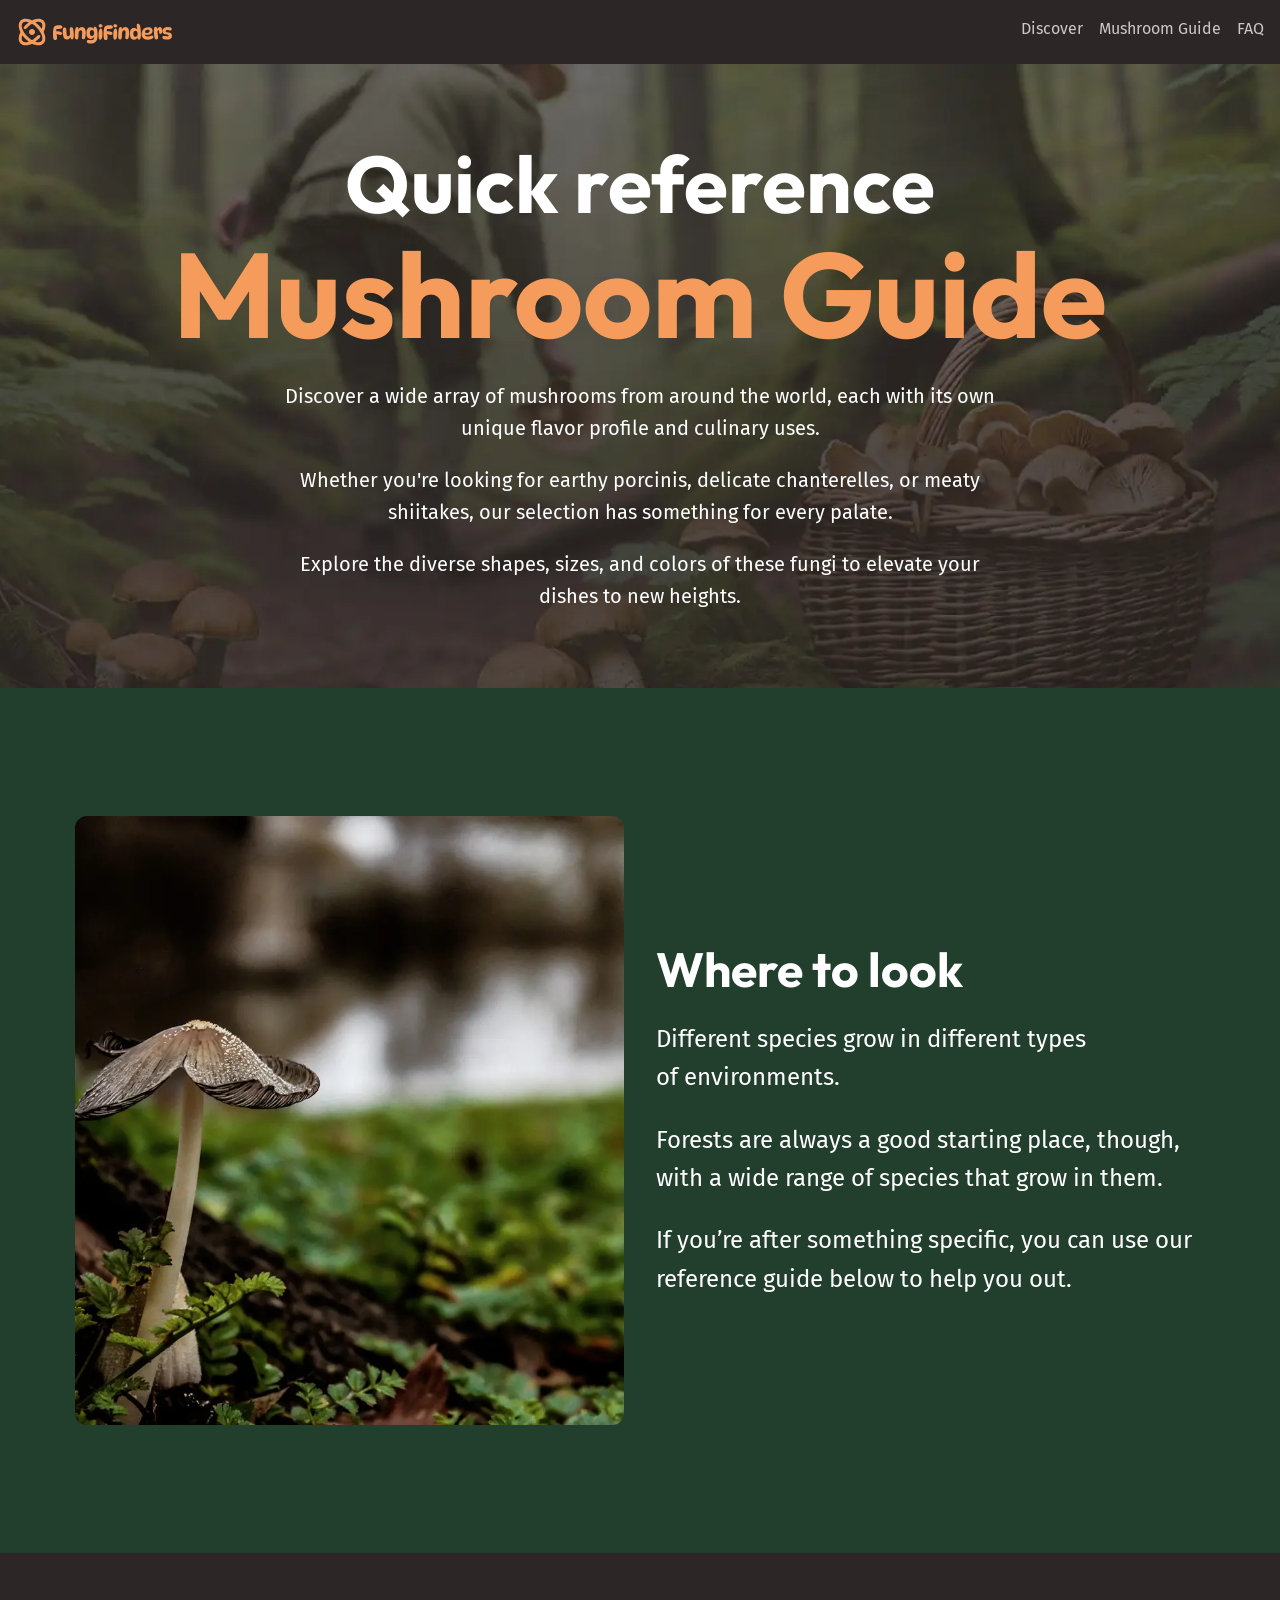
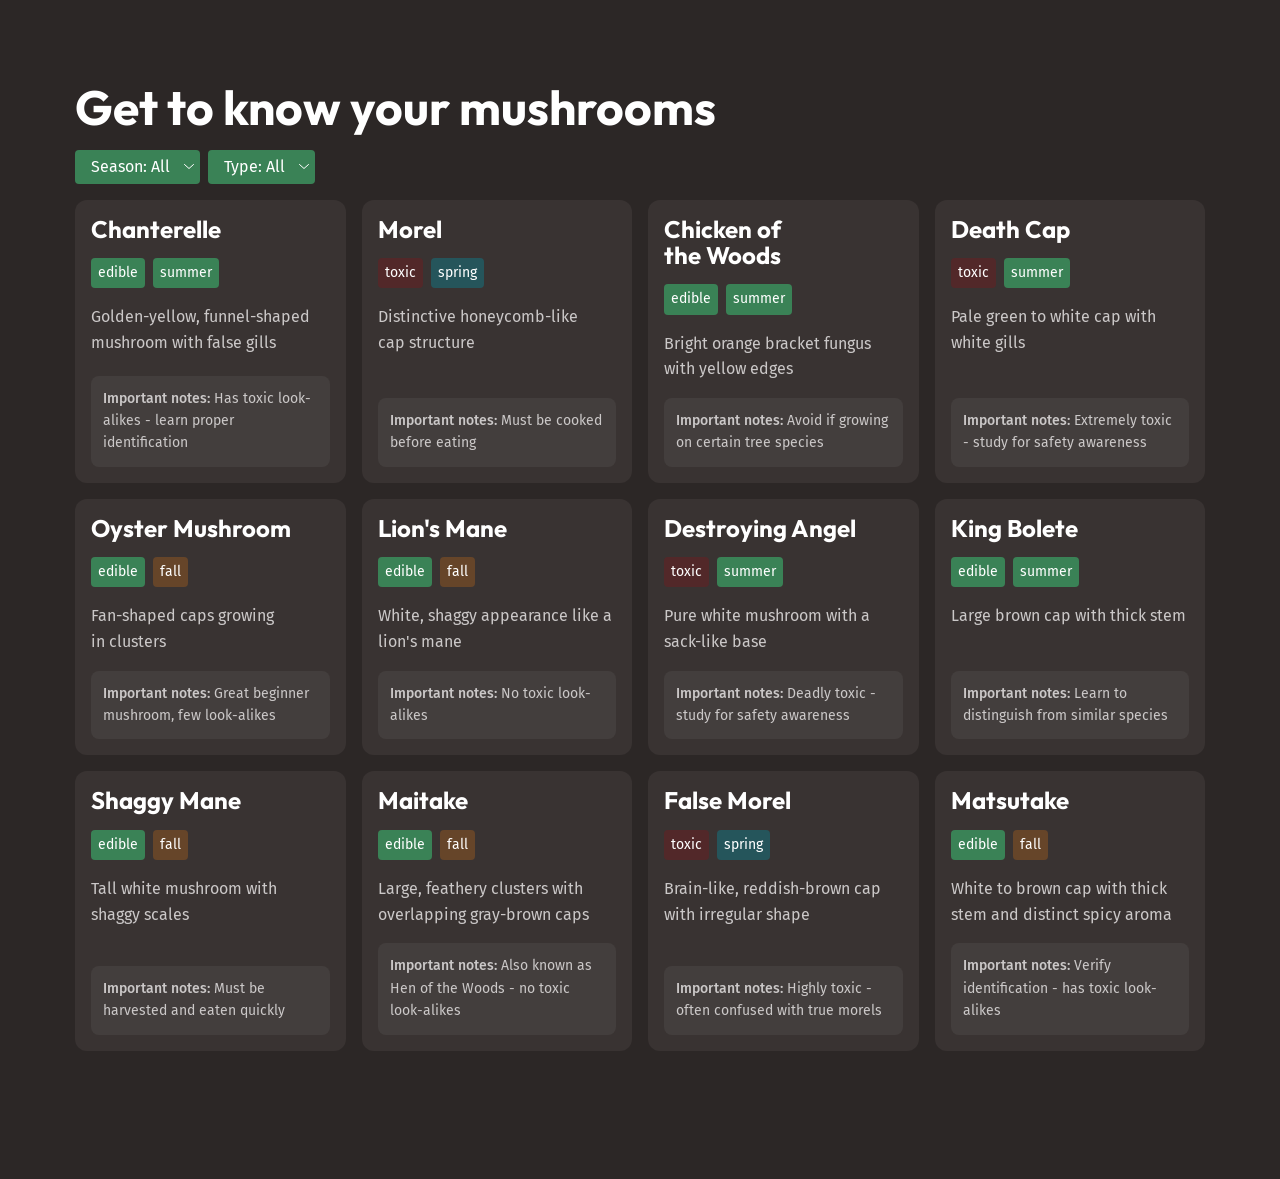
==== mushroom-guide.html @ d93ddd20 "equal-columns-wrap, design files and cards content from figma" ====
<!doctype html>
<html lang="en">
  <head>
    <meta charset="UTF-8" />
    <meta name="viewport" content="width=device-width, initial-scale=1.0" />
    <link rel="stylesheet" href="style.css" />
    <link rel="preconnect" href="https://fonts.googleapis.com" />
    <link rel="preconnect" href="https://fonts.gstatic.com" crossorigin />
    <link
      href="https://fonts.googleapis.com/css2?family=Fira+Sans:wght@400;500&family=Outfit:wght@100..900&display=swap"
      rel="stylesheet"
    />
    <script src="/main.js" defer></script>
    <title>Mushroom Guide</title>
  </head>
  <body>
    <header class="site-header">
      <div class="wrapper wrapper--wide">
        <div class="site-header__inner">
          <img src="/assets/fungi-finders.svg" alt="Fungi Finders" />
          <button aria-controls="primary-nav" aria-expanded="false">
            <span class="visually-hidden">Menu</span>
            <img
              src="/assets/hamburger.svg"
              alt="Three lines stacked on top of eachother which kind of looks like a hamburger."
            />
          </button>
          <nav id="primary-nav" class="primary-navigation">
            <ul role="list">
              <li><a href="/">Discover</a></li>
              <li><a href="#">Mushroom Guide</a></li>
              <li><a href="#">FAQ</a></li>
            </ul>
          </nav>
        </div>
      </div>
    </header>
    <main>
      <section class="hero section section--compact flow">
        <div class="wrapper">
          <h1 class="hero__title">
            Quick reference
            <span>Mushroom Guide</span>
          </h1>
        </div>

        <div class="wrapper wrapper--narrow flow">
          <p>
            Discover a wide array of mushrooms from around the world, each with
            its own unique flavor profile and culinary uses.
          </p>
          <p>
            Whether you're looking for earthy porcinis, delicate chanterelles,
            or meaty shiitakes, our selection has something for every palate.
          </p>
          <p>
            Explore the diverse shapes, sizes, and colors of these fungi to
            elevate your dishes to new heights.
          </p>
        </div>
      </section>
      <section class="background-accent section">
        <div class="wrapper">
          <div
            class="equal-columns equal-columns--gap-lg equal-columns--vertical-alignment"
          >
            <div>
              <img
                src="/assets/where-to-look.webp"
                alt="Zoom on single small mushroom surrounded by moss in the forest"
              />
            </div>
            <div class="flow font-size-lg text-high-contrast">
              <h2 class="section-title">Where to look</h2>
              <p>Different species grow in different types of environments.</p>
              <p>
                Forests are always a good starting place, though, with a wide
                range of species that grow in them.
              </p>
              <p>
                If you’re after something specific, you can use our reference
                guide below to help you out.
              </p>
            </div>
          </div>
        </div>
      </section>
      <section class="section mushroom-types">
        <div class="wrapper flow">
          <h2 class="section-title">Get to know your mushrooms</h2>
          <div class="pills">
            <label>
              <span class="visually-hidden">Seasons</span>
              <select class="pill pill--select">
                <option value="">Season: All</option>
              </select>
            </label>

            <label>
              <span class="visually-hidden">Mushroom types</span>
              <select class="pill pill--select">
                <option value="">Type: All</option>
              </select>
            </label>
          </div>
          <div class="equal-columns-wrap">
            <article class="card">
              <h3 class="card__title">Chanterelle</h3>
              <ul role="list" class="pills">
                <li class="pill pill--edible">edible</li>
                <li class="pill pill--summer">summer</li>
              </ul>
              <p>Golden-yellow, funnel-shaped mushroom with false gills</p>
              <footer class="card__footer">
                <strong>Important notes:</strong>
                Has toxic look-alikes - learn proper identification
              </footer>
            </article>
            <article class="card">
              <h3 class="card__title">Morel</h3>
              <ul role="list" class="pills">
                <li class="pill pill--toxic">toxic</li>
                <li class="pill pill--spring">spring</li>
              </ul>
              <p>Distinctive honeycomb-like cap structure</p>
              <footer class="card__footer">
                <strong>Important notes:</strong>
                Must be cooked before eating
              </footer>
            </article>
            <article class="card">
              <h3 class="card__title">Chicken of the Woods</h3>
              <ul role="list" class="pills">
                <li class="pill pill--edible">edible</li>
                <li class="pill pill--summer">summer</li>
              </ul>
              <p>Bright orange bracket fungus with yellow edges</p>
              <footer class="card__footer">
                <strong>Important notes:</strong>
                Avoid if growing on certain tree species
              </footer>
            </article>
            <article class="card">
              <h3 class="card__title">Death Cap</h3>
              <ul role="list" class="pills">
                <li class="pill pill--toxic">toxic</li>
                <li class="pill pill--summer">summer</li>
              </ul>
              <p>Pale green to white cap with white gills</p>
              <footer class="card__footer">
                <strong>Important notes:</strong>
                Extremely toxic - study for safety awareness
              </footer>
            </article>
            <article class="card">
              <h3 class="card__title">Oyster Mushroom</h3>
              <ul role="list" class="pills">
                <li class="pill pill--edible">edible</li>
                <li class="pill pill--fall">fall</li>
              </ul>
              <p>Fan-shaped caps growing in clusters</p>
              <footer class="card__footer">
                <strong>Important notes:</strong>
                Great beginner mushroom, few look-alikes
              </footer>
            </article>
            <article class="card">
              <h3 class="card__title">Lion's Mane</h3>
              <ul role="list" class="pills">
                <li class="pill pill--edible">edible</li>
                <li class="pill pill--fall">fall</li>
              </ul>
              <p>White, shaggy appearance like a lion's mane</p>
              <footer class="card__footer">
                <strong>Important notes:</strong>
                No toxic look-alikes
              </footer>
            </article>
            <article class="card">
              <h3 class="card__title">Destroying Angel</h3>
              <ul role="list" class="pills">
                <li class="pill pill--toxic">toxic</li>
                <li class="pill pill--summer">summer</li>
              </ul>
              <p>Pure white mushroom with a sack-like base</p>
              <footer class="card__footer">
                <strong>Important notes:</strong>
                Deadly toxic - study for safety awareness
              </footer>
            </article>
            <article class="card">
              <h3 class="card__title">King Bolete</h3>
              <ul role="list" class="pills">
                <li class="pill pill--edible">edible</li>
                <li class="pill pill--summer">summer</li>
              </ul>
              <p>Large brown cap with thick stem</p>
              <footer class="card__footer">
                <strong>Important notes:</strong>
                Learn to distinguish from similar species
              </footer>
            </article>
            <article class="card">
              <h3 class="card__title">Shaggy Mane</h3>
              <ul role="list" class="pills">
                <li class="pill pill--edible">edible</li>
                <li class="pill pill--fall">fall</li>
              </ul>
              <p>Tall white mushroom with shaggy scales</p>
              <footer class="card__footer">
                <strong>Important notes:</strong>
                Must be harvested and eaten quickly
              </footer>
            </article>
            <article class="card">
              <h3 class="card__title">Maitake</h3>
              <ul role="list" class="pills">
                <li class="pill pill--edible">edible</li>
                <li class="pill pill--fall">fall</li>
              </ul>
              <p>Large, feathery clusters with overlapping gray-brown caps</p>
              <footer class="card__footer">
                <strong>Important notes:</strong>
                Also known as Hen of the Woods - no toxic look-alikes
              </footer>
            </article>
            <article class="card">
              <h3 class="card__title">False Morel</h3>
              <ul role="list" class="pills">
                <li class="pill pill--toxic">toxic</li>
                <li class="pill pill--spring">spring</li>
              </ul>
              <p>Brain-like, reddish-brown cap with irregular shape</p>
              <footer class="card__footer">
                <strong>Important notes:</strong>
                Highly toxic - often confused with true morels
              </footer>
            </article>
            <article class="card">
              <h3 class="card__title">Matsutake</h3>
              <ul role="list" class="pills">
                <li class="pill pill--edible">edible</li>
                <li class="pill pill--fall">fall</li>
              </ul>
              <p>White to brown cap with thick stem and distinct spicy aroma</p>
              <footer class="card__footer">
                <strong>Important notes:</strong>
                Verify identification - has toxic look-alikes
              </footer>
            </article>
          </div>
        </div>
      </section>
    </main>
  </body>
</html>
---- style.css ----
@layer reset {
  *,
  *::before,
  *::after {
    box-sizing: border-box;
  }

  /* https://kilianvalkhof.com/2022/css-html/your-css-reset-needs-text-size-adjust-probably/ */
  html {
    -moz-text-size-adjust: none;
    -webkit-text-size-adjust: none;
    text-size-adjust: none;
  }

  body,
  h1,
  h2,
  h3,
  h4,
  p,
  figure,
  blockquote,
  dl,
  dd {
    margin: 0;
  }

  /* https://www.scottohara.me/blog/2019/01/12/lists-and-safari.html */
  [role='list'] {
    list-style: none;
    margin: 0;
    padding: 0;
  }

  body {
    min-block-size: 100vh;
    line-height: 1.6;
  }

  h1,
  h2,
  h3,
  button,
  input,
  label {
    line-height: 1.1;
  }

  h1,
  h2,
  h3,
  h4 {
    text-wrap: balance;
  }

  p,
  li {
    text-wrap: pretty;
  }

  img,
  picture {
    max-inline-size: 100%;
    display: block;
  }

  input,
  button,
  textarea,
  select {
    font: inherit;
  }

  a {
    text-decoration: none;
    color: inherit;
  }
}

@layer base {
  :root {
    --clr-white: hsl(0, 0%, 100%);
    --clr-gray-100: hsl(0, 2%, 79%);
    --clr-brand-400: hsl(25, 88%, 75%);
    --clr-brand-500: hsl(25, 88%, 66%);
    --clr-green-400: hsl(143, 19%, 49%);
    --clr-green-500: hsl(143, 38%, 37%);
    --clr-green-600: hsl(145, 29%, 19%);
    --clr-brown-500: hsl(10, 5%, 25%);
    --clr-brown-600: hsl(9, 7%, 21%);
    --clr-brown-700: hsl(9, 8%, 16%);
    --clr-brown-800: hsl(0, 6%, 15%);
    --clr-brown-900: hsl(0, 6%, 13%);

    --clr-orange-500: hsl(28, 43%, 28%);
    --clr-red-500: hsl(359, 34%, 24%);
    --clr-teal-500: hsl(186, 42%, 25%);

    --ff-body: 'Fira Sans', sans-serif;
    --ff-heading: 'Outfit', sans-serif;

    --fs-300: 0.875rem;
    --fs-400: 1rem;
    --fs-500: 1.125rem;
    --fs-600: 1.25rem;
    --fs-700: 1.5rem;
    --fs-800: 2rem;
    --fs-900: 3.75rem;
    --fs-1000: 3.75rem;

    --fw-400: 400;
    --fw-500: 500;
    --fw-700: 700;

    @media (width > 760px) {
      --fs-500: 1.25rem;
      --fs-600: 1.5rem;
      --fs-700: 2rem;
      --fs-800: 3rem;
      --fs-900: 5rem;
      --fs-1000: 7.5rem;
    }

    --text-main: var(--clr-gray-100);
    --text-high-contrast: var(--clr-white);
    --text-brand: var(--clr-brand-500);
    --text-brand-light: var(--clr-brand-400);

    --background-accent-light: var(--clr-green-400);
    --background-accent-main: var(--clr-green-500);
    --background-accent-dark: var(--clr-green-600);

    --background-extra-light: var(--clr-brown-500);
    --background-light: var(--clr-brown-600);
    --background-main: var(--clr-brown-700);
    --background-dark: var(--clr-brown-800);
    --background-extra-dark: var(--clr-brown-900);

    --font-size-heading-xs: var(--fs-600);
    --font-size-heading-sm: var(--fs-700);
    --font-size-heading-regular: var(--fs-800);
    --font-size-heading-lg: var(--fs-900);
    --font-size-heading-xl: var(--fs-1000);

    --font-size-sm: var(--fs-300);
    --font-size-regular: var(--fs-400);
    --font-size-md: var(--fs-500);
    --font-size-lg: var(--fs-600);

    --font-weight-regular: var(--fw-400);
    --font-weight-md: var(--fw-500);
    --font-weight-lg: var(--fw-700);

    --border-radius-1: 0.25rem;
    --border-radius-2: 0.5rem;
    --border-radius-3: 0.75rem;
  }

  html {
    font-family: var(--ff-body);
    line-height: 1.6;
  }

  body {
    font-size: var(--font-size-regular);
    font-weight: var(--font-weight-regular);
    color: var(--text-main);
    background-color: var(--background-main);
  }

  h1,
  h2,
  h3,
  h4 {
    font-family: var(--ff-heading);
    color: var(--text-high-contrast);
  }

  h1 {
    font-size: var(--font-size-heading-lg);
  }

  a:hover,
  a:focus-visible {
    color: var(--text-brand-light);
  }

  img {
    border-radius: var(--border-radius-3);
  }

  b,
  th,
  summary,
  strong {
    font-weight: var(--font-weight-md);
  }
}

@layer layout {
  /* Lobotimized Owl 
    * + * selects everything exept the first direct child
    can also be :not(:first-child) but it would gain extra specificity
    verbose solution with no extra specificity is where(:not(:first-child))
    and verbose version is the one I'm using because it's very decriptive
  */

  /*
    em instead of rem because we want to have bigger margin on top of the large text
    instead of the same margin everywhere
  */

  .flex {
    display: flex;
    flex: min-content;
  }

  .flow > :where(:not(:first-child)) {
    margin-top: var(--flow-spacer, 1em);
  }

  .grid-flow {
    display: grid;
    gap: var(--grid-flow-gap, 1rem);
  }

  .equal-columns {
    --equal-columns-gap: 1rem;

    display: grid;
    gap: var(--equal-columns-gap, 1rem);
    align-items: var(--equal-columns-vertical-alignment, stretch);

    @media (width > 760px) {
      grid-auto-flow: column;
      grid-auto-columns: 1fr;
    }
  }

  .equal-columns--gap-lg {
    --equal-columns-gap: 2rem;
  }

  .flex-equal-columns {
    display: flex;

    /* Select all the direct children */
    > * {
      flex: 1;
    }
  }

  .equal-columns--vertical-alignment {
    --equal-columns-vertical-alignment: center;
  }

  .equal-columns-wrap {
    --column-min-width: 270px;

    display: grid;
    gap: 1rem;
    grid-template-columns: repeat(
      auto-fill,
      minmax(var(--column-min-width), 1fr)
    );
  }

  .section {
    --padding: 3.75rem;
    padding-block: var(--padding);

    @media (width > 760px) {
      --padding: 8rem;
    }
  }

  /* For now section compact makes padding smaller on > 760px and bigger on mobile */
  .section--compact {
    --padding: 4.75rem;
  }

  .wrapper {
    --wrapper-max-width: 1130px;
    --wrapper-padding: 1rem;

    max-width: var(--wrapper-max-width);
    margin-inline: auto;
    padding-inline: var(--wrapper-padding);
    /* changing back to content-box just for this particular element for padding not to be included 
    in content size specified on figma 
    Other way of handling this problem is instead of changing to content-box set max-width to calc(1130px + 2rem)
    there is also a way with using min
    */
    box-sizing: content-box;
  }

  /* There is also a way of naming with using data attribue .wrapper[data-width="wide"] */
  .wrapper--narrow {
    --wrapper-max-width: 720px;
  }

  .wrapper--wide {
    --wrapper-max-width: 1330px;
  }
}

@layer components {
  .site-header {
    padding-block: 1rem;
  }

  .site-header__inner {
    display: flex;
    gap: 0.5rem 1rem;
    flex-wrap: wrap;
    justify-content: space-between;
  }

  [aria-controls='primary-nav'] {
    display: none;
    z-index: 100;
    cursor: pointer;
    background: transparent;
    border: 0;

    img {
      border-radius: 0;
    }
  }

  .primary-navigation {
    ul {
      display: flex;
      flex-wrap: wrap;
      gap: 0.5rem 1rem;
    }

    a {
      text-decoration: none;
    }

    @media (width < 760px) {
      display: none;
      position: absolute;
      z-index: 10;
      top: 0;
      right: 0;
      font-size: var(--font-size-lg);
      font-weight: var(--font-weight-lg);
      font-family: var(--ff-heading);
      background-color: var(--background-accent-main);
      color: var(--clr-white);
      padding: 2rem;
      border-radius: 0 0 0 var(--border-radius-3);

      ul {
        gap: 0;
        flex-direction: column;
      }

      ul > :where(:not(:first-child)) {
        margin-top: 1.5rem;
        padding-top: 1.5rem;
        border-top: 2px solid var(--background-accent-light);
      }
    }
  }

  @media (width < 760px) {
    [aria-controls='primary-nav'] {
      display: block;
    }

    [aria-expanded='true'] + .primary-navigation {
      display: block;
    }
  }

  .hero {
    text-align: center;
    font-size: var(--font-size-md);
    color: var(--text-high-contrast);
    background-image: url(/assets/hero.webp);
    background-size: cover;
    background-position: center;
  }

  .hero__title {
    font-size: var(--font-size-heading-lg);
    span {
      font-size: var(--font-size-heading-xl);
      color: var(--text-brand);
      display: block;
    }
  }

  .card {
    display: flex;
    flex-direction: column;
    gap: var(--card-gap, 1rem);
    padding: 1rem;
    background-color: var(--background-light);
    border-radius: var(--border-radius-3);

    img {
      border-radius: var(--border-radius-2);
    }
  }

  .card__title {
    font-size: var(--card-title-font-size, var(--font-size-heading-sm));
    color: var(--card-title-color, var(--text-brand));
  }

  .card__footer {
    font-size: var(--font-size-sm);
    padding: 12px;
    background-color: var(--background-extra-light);
    border-radius: var(--border-radius-2);
    margin-top: auto;
  }

  .button {
    display: inline-flex;
    font-size: var(--font-size-md);
    text-decoration: none;
    cursor: pointer;
    padding: 0.5rem 1rem;
    background-color: var(--background-accent-main);
    font-family: var(--ff-heading);
    font-weight: var(--font-weight-lg);
    border-radius: var(--border-radius-2);
    color: var(--clr-white);
  }

  .button:hover,
  .button:focus-visible {
    color: var(--text-high-contrast);
    background-color: var(--background-accent-light);
  }

  .pills {
    display: flex;
    gap: 0.5rem;
    flex-wrap: wrap;
    align-items: start;
  }

  .pill {
    padding-block: 4px;
    padding-inline: 7px;
    background-color: var(--background-accent-main);
    color: var(--clr-white);
    border-radius: 4px;
    font-size: var(--font-size-sm);
  }

  .pill--select {
    appearance: none;
    border: none;
    background-image: url(./assets/down-arrow.svg);
    background-repeat: no-repeat;
    background-position: right 6px center;
    padding: 8px 30px 8px 16px;
    font-size: var(--font-size-regular);
  }

  .pill--select:hover,
  .pill--select:focus-visible {
    background-color: var(--background-accent-light);
  }

  /* background-color of pills edible and summer 
  should be coherent with background-accent-main
  to represent accent.
  Remember that changing accent might make these pills confusing.
  */
  .pill--edible {
    background-color: var(--background-accent-main);
  }

  .pill--summer {
    background-color: var(--background-accent-main);
  }

  .pill--toxic {
    background-color: var(--clr-red-500);
  }

  .pill--spring {
    background-color: var(--clr-teal-500);
  }

  .pill--fall {
    background-color: var(--clr-orange-500);
  }

  .site-footer {
    text-align: center;
    background-color: var(--background-dark);
    padding-block: 2rem;
    display: grid;
    gap: 2rem;

    a {
      color: var(--text-main);
    }

    a:hover,
    a:focus-visible {
      color: var(--text-brand-light);
    }
  }

  .site-footer__title {
    font-size: var(--font-size-lg);
    font-family: var(--ff-heading);
    font-weight: var(--font-weight-lg);
  }
}

@layer pages {
  .mushroom-types {
    --card-title-font-size: var(--font-size-heading-xs);
    --card-title-color: var(--text-high-contrast);
  }
}

@layer utilities {
  .visually-hidden {
    clip: rect(0 0 0 0);
    clip-path: inset(50%);
    height: 1px;
    overflow: hidden;
    position: absolute;
    white-space: nowrap;
    width: 1px;
  }

  .text-center {
    text-align: center;
  }
  .text-brand {
    color: var(--text-brand);
  }
  .text-high-contrast {
    color: var(--text-high-contrast);
  }

  .section-title {
    font-size: var(--font-size-heading-regular);
  }

  .background-base {
    background-color: var(--background-base);
  }
  .background-light {
    background-color: var(--background-light);
  }
  .background-extra-light {
    background-color: var(--background-extra-light);
  }
  .background-dark {
    background-color: var(--background-dark);
  }
  .background-extra-dark {
    background-color: var(--background-extra-dark);
  }

  .background-accent {
    background-color: var(--background-accent-dark);
  }

  .font-size-sm {
    font-size: var(--font-size-sm);
  }
  .font-size-regular {
    font-size: var(--font-size-regular);
  }
  .font-size-md {
    font-size: var(--font-size-md);
  }
  .font-size-lg {
    font-size: var(--font-size-lg);
  }
}
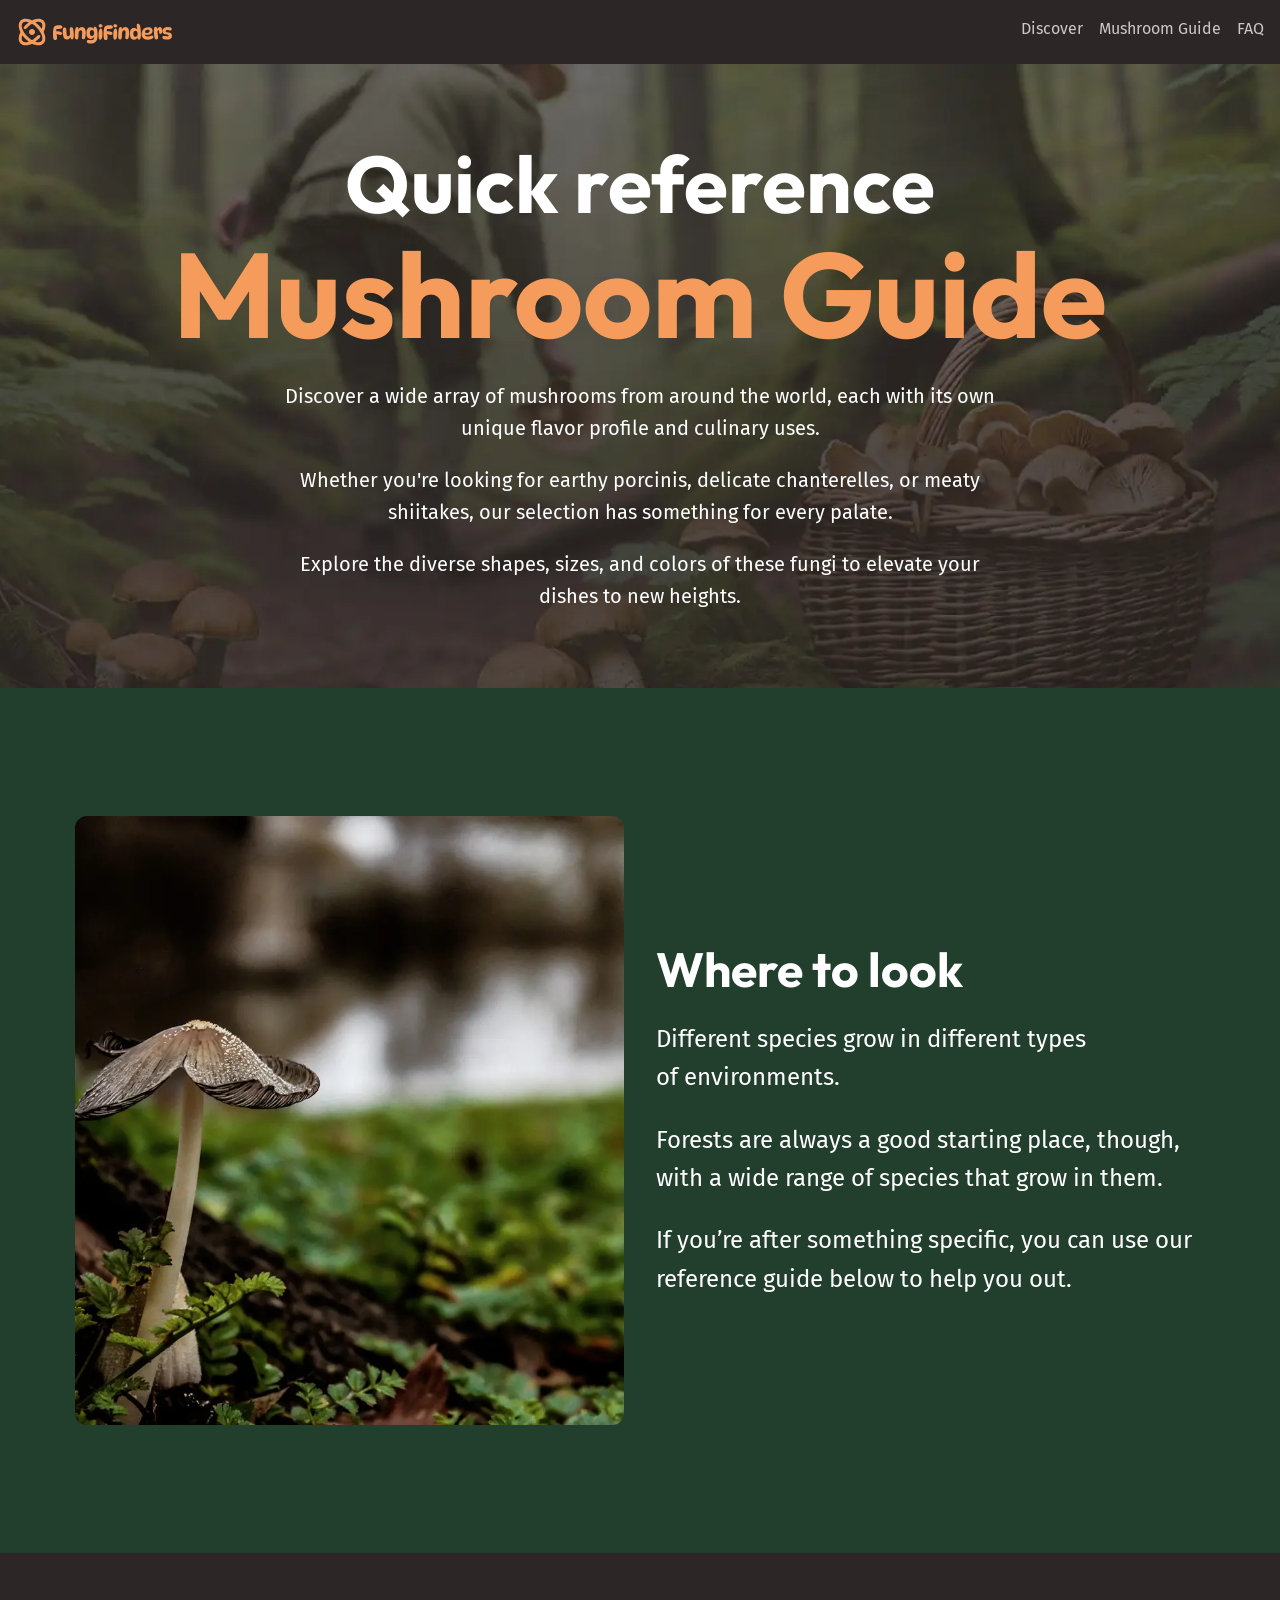
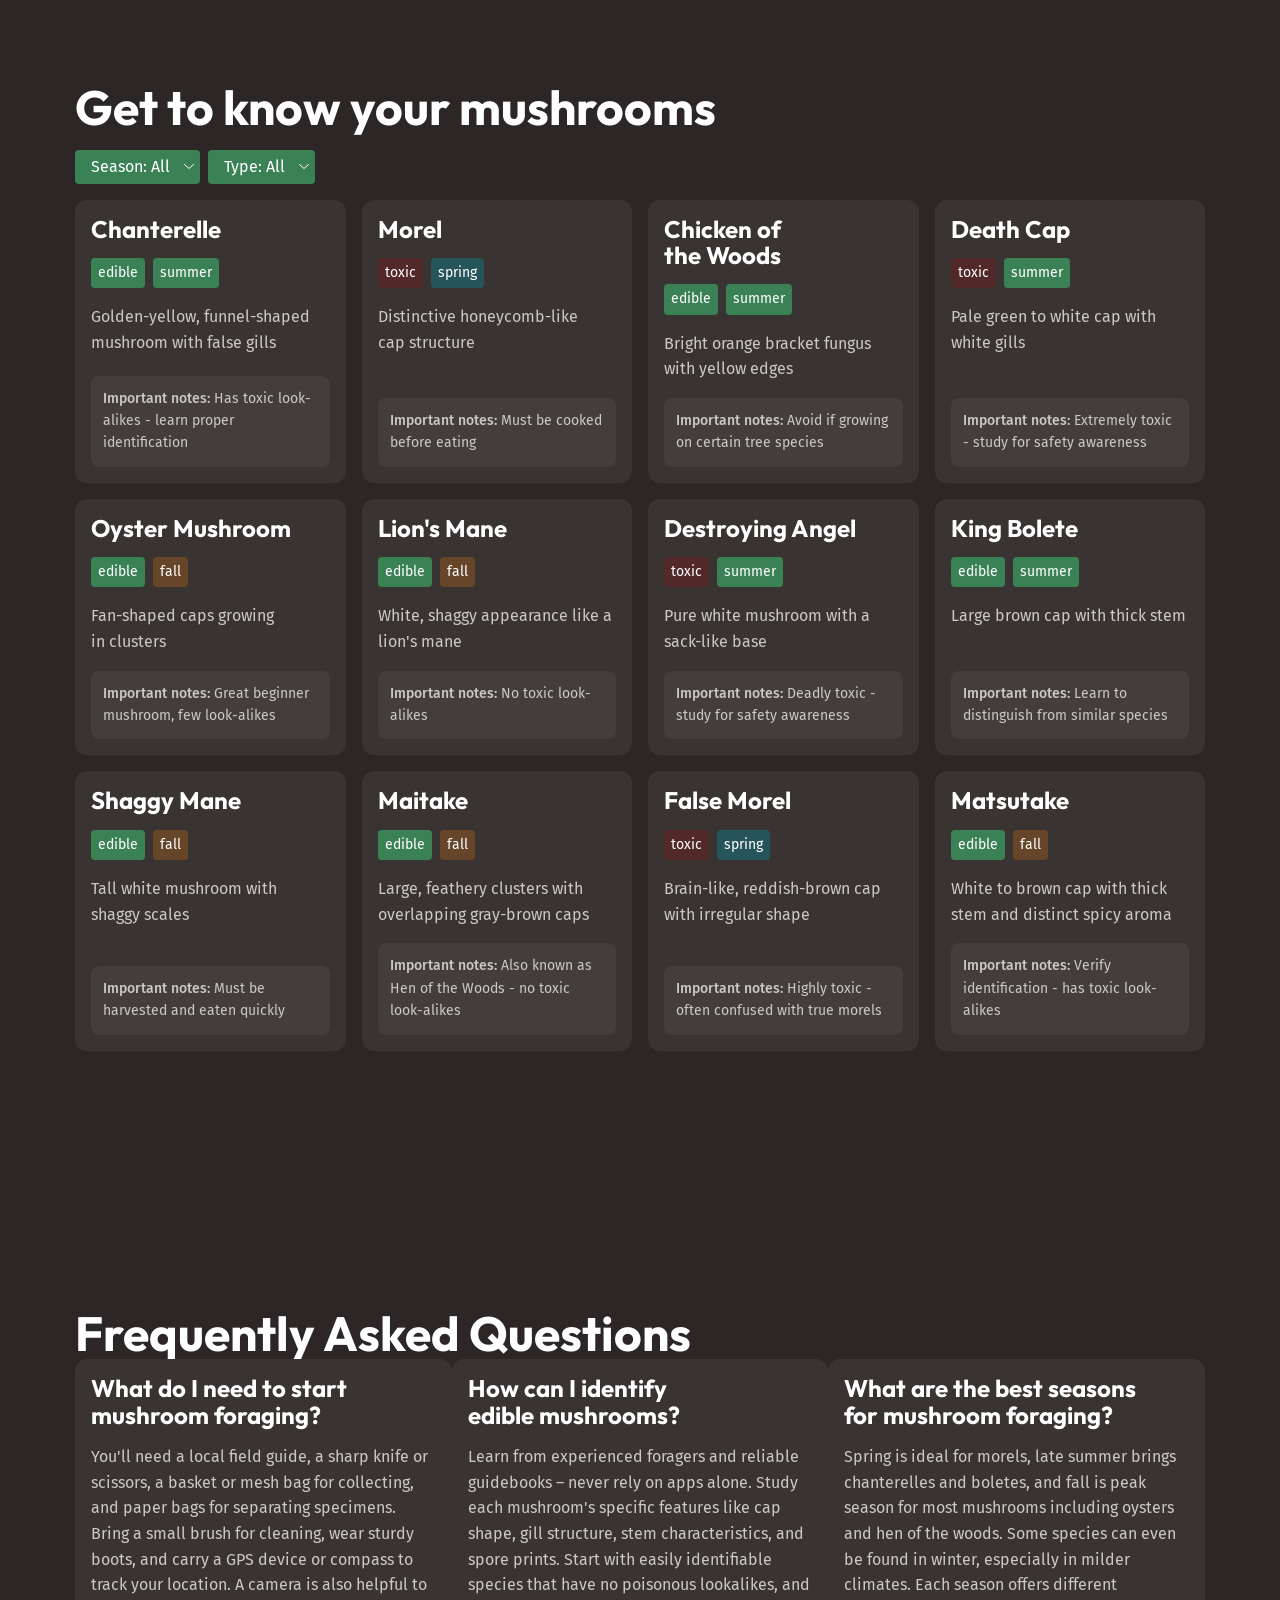
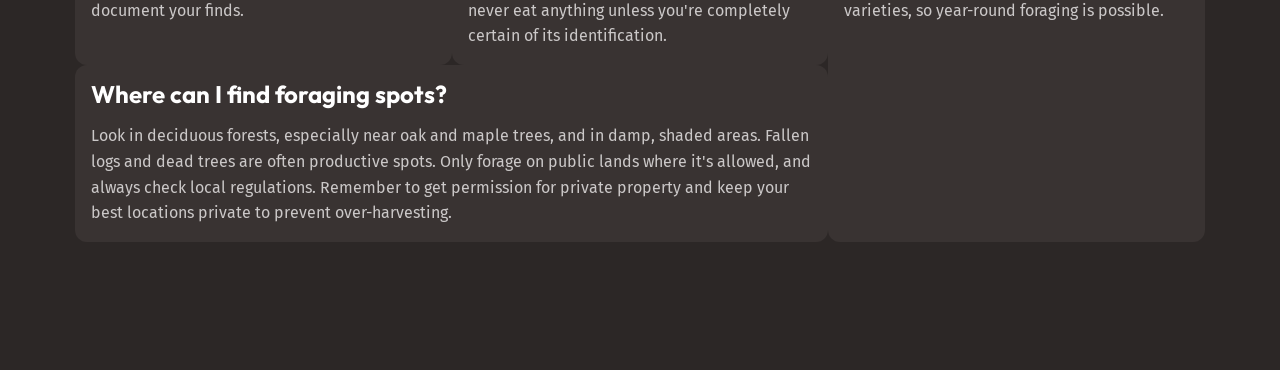
==== commit b09a365e: "FAQ Bento grid setup" ====
--- a/mushroom-guide.html
+++ b/mushroom-guide.html
@@ -251,6 +251,59 @@
           </div>
         </div>
       </section>
+      <section class="section">
+        <div class="wrapper">
+          <h2 class="section-title">Frequently Asked Questions</h2>
+          <div class="faq-cards">
+            <article class="card">
+              <h3 class="card__title">
+                What do I need to start mushroom foraging?
+              </h3>
+              <p>
+                You'll need a local field guide, a sharp knife or scissors, a
+                basket or mesh bag for collecting, and paper bags for separating
+                specimens. Bring a small brush for cleaning, wear sturdy boots,
+                and carry a GPS device or compass to track your location. A
+                camera is also helpful to document your finds.
+              </p>
+            </article>
+            <article class="card">
+              <h3 class="card__title">How can I identify edible mushrooms?</h3>
+              <p>
+                Learn from experienced foragers and reliable guidebooks – never
+                rely on apps alone. Study each mushroom's specific features like
+                cap shape, gill structure, stem characteristics, and spore
+                prints. Start with easily identifiable species that have no
+                poisonous lookalikes, and never eat anything unless you're
+                completely certain of its identification.
+              </p>
+            </article>
+            <article class="card">
+              <h3 class="card__title">
+                What are the best seasons for mushroom foraging?
+              </h3>
+              <p>
+                Spring is ideal for morels, late summer brings chanterelles and
+                boletes, and fall is peak season for most mushrooms including
+                oysters and hen of the woods. Some species can even be found in
+                winter, especially in milder climates. Each season offers
+                different varieties, so year-round foraging is possible.
+              </p>
+            </article>
+            <article class="card">
+              <h3 class="card__title">Where can I find foraging spots?</h3>
+              <p>
+                Look in deciduous forests, especially near oak and maple trees,
+                and in damp, shaded areas. Fallen logs and dead trees are often
+                productive spots. Only forage on public lands where it's
+                allowed, and always check local regulations. Remember to get
+                permission for private property and keep your best locations
+                private to prevent over-harvesting.
+              </p>
+            </article>
+          </div>
+        </div>
+      </section>
     </main>
   </body>
 </html>
--- a/style.css
+++ b/style.css
@@ -524,6 +524,22 @@
     --card-title-font-size: var(--font-size-heading-xs);
     --card-title-color: var(--text-high-contrast);
   }
+
+  .faq-cards {
+    --card-title-font-size: var(--font-size-heading-xs);
+    --card-title-color: var(--text-high-contrast);
+
+    display: grid;
+    grid-template-columns: repeat(3, 1fr);
+  }
+
+  .faq-cards > :nth-child(3) {
+    grid-row: span 2;
+  }
+
+  .faq-cards > :nth-child(4) {
+    grid-column: span 2;
+  }
 }
 
 @layer utilities {
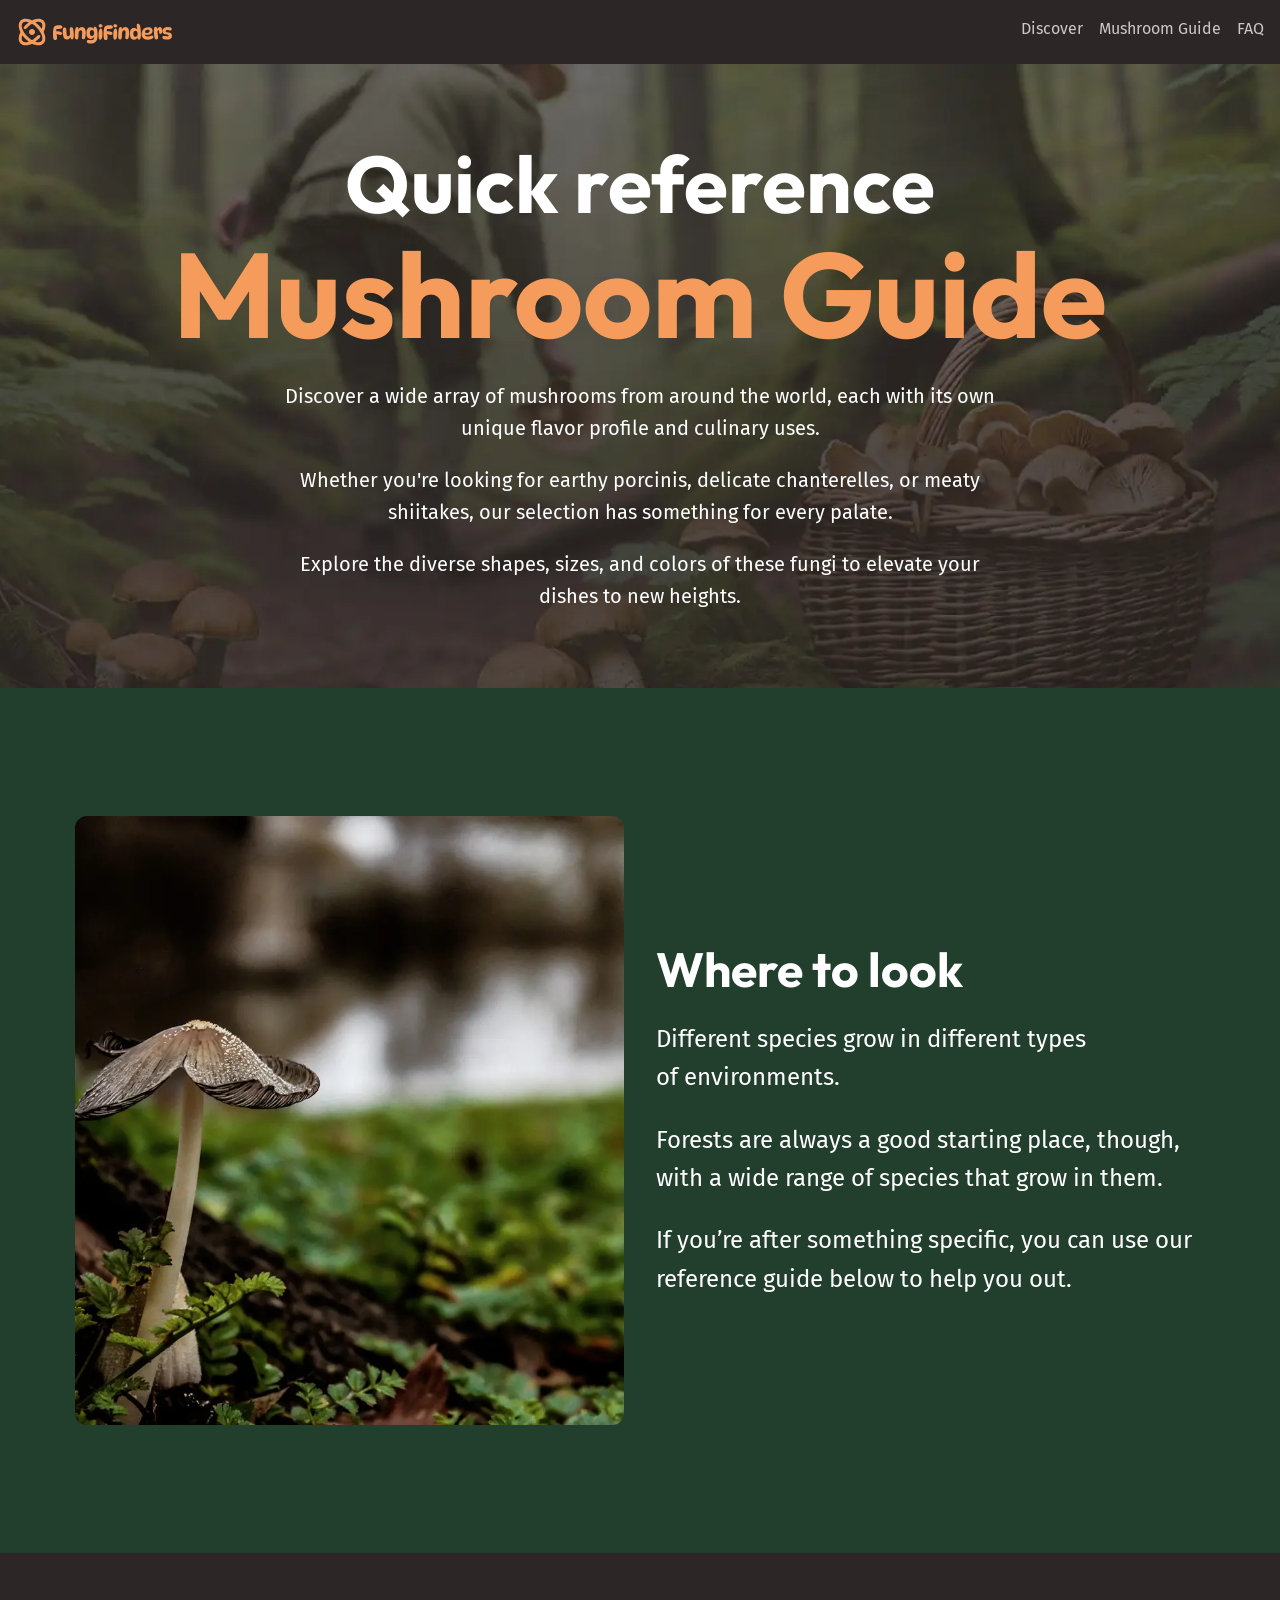
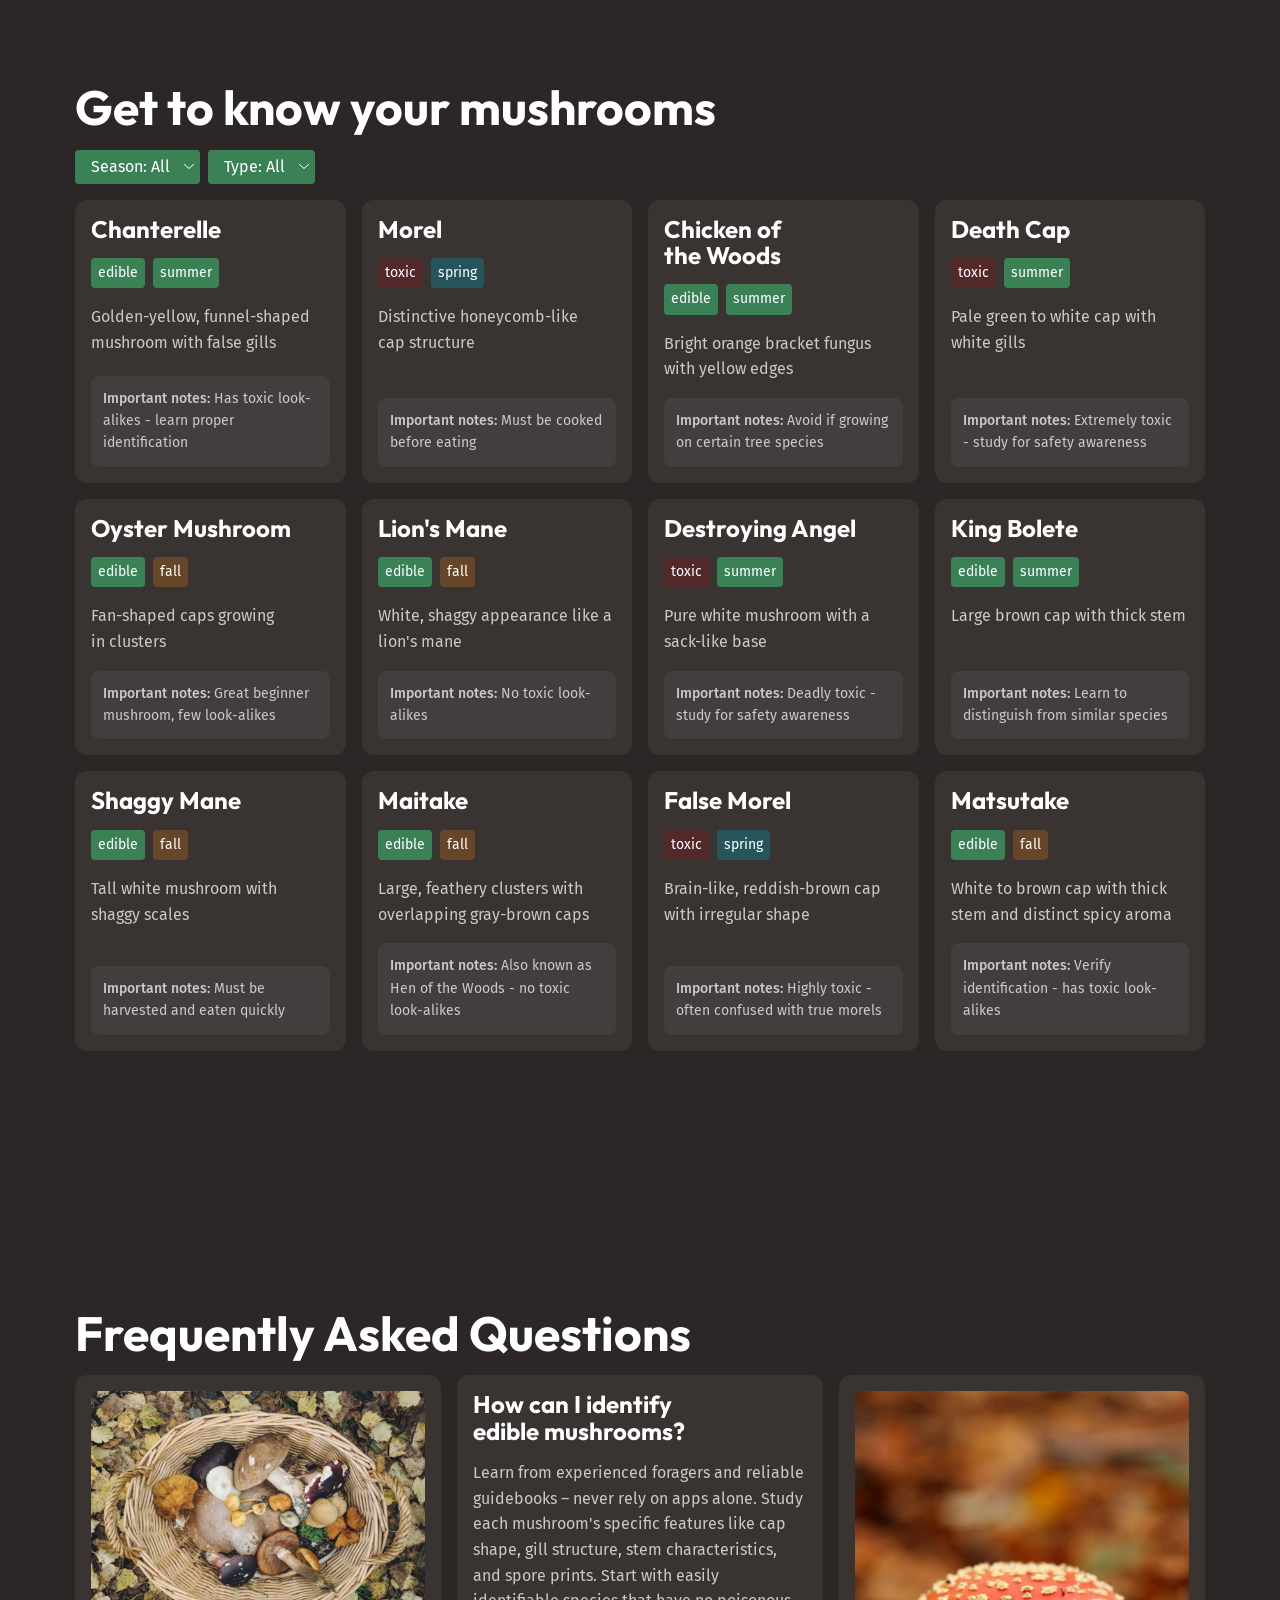
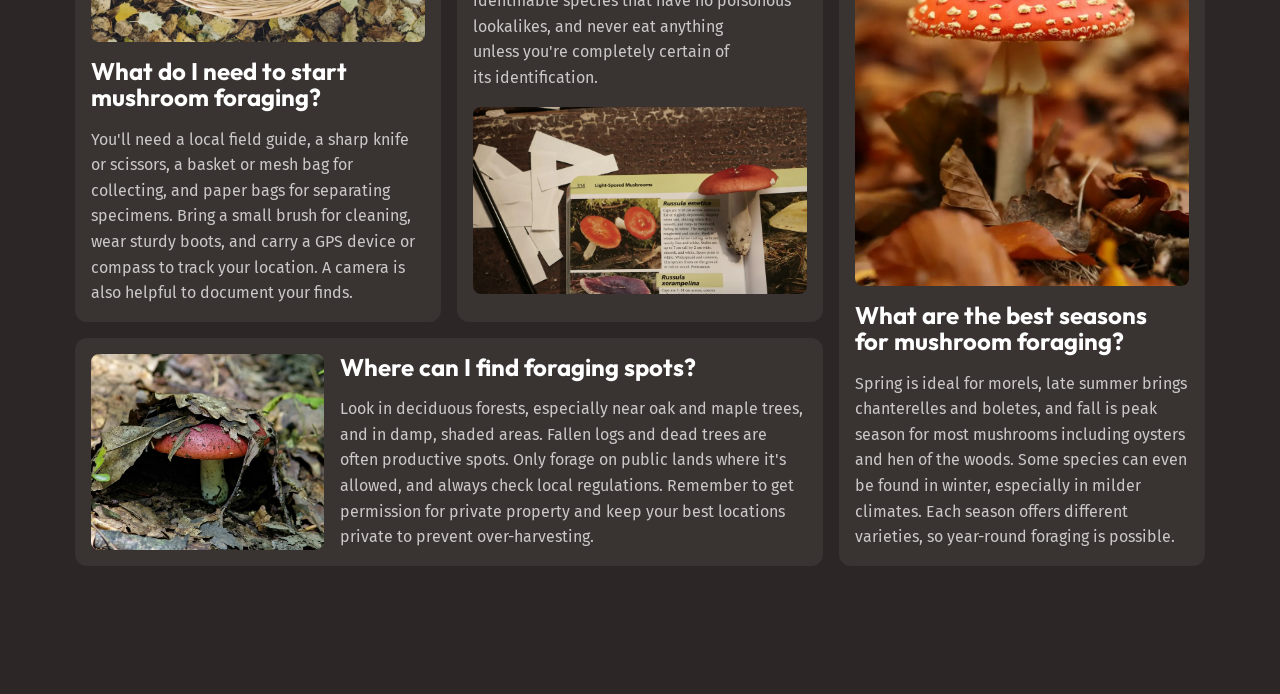
==== commit 54fdadde: "FAQ cards: images, card 2 order, card 3/4 image fill - Add images to all four FAQ cards - Card 2: im" ====
--- a/mushroom-guide.html
+++ b/mushroom-guide.html
@@ -252,10 +252,14 @@
         </div>
       </section>
       <section class="section">
-        <div class="wrapper">
+        <div class="wrapper flow">
           <h2 class="section-title">Frequently Asked Questions</h2>
           <div class="faq-cards">
             <article class="card">
+              <img
+                src="./assets/start-foraging.webp"
+                alt="Basket with mushrooms"
+              />
               <h3 class="card__title">
                 What do I need to start mushroom foraging?
               </h3>
@@ -268,6 +272,10 @@
               </p>
             </article>
             <article class="card">
+              <img
+                src="./assets/identify-mushrooms.webp"
+                alt="Paper guide with mushroom laying on it"
+              />
               <h3 class="card__title">How can I identify edible mushrooms?</h3>
               <p>
                 Learn from experienced foragers and reliable guidebooks – never
@@ -279,6 +287,10 @@
               </p>
             </article>
             <article class="card">
+              <img
+                src="./assets/best-seasons.webp"
+                alt="Single small mushroom with dotted red cap among leaves"
+              />
               <h3 class="card__title">
                 What are the best seasons for mushroom foraging?
               </h3>
@@ -291,6 +303,10 @@
               </p>
             </article>
             <article class="card">
+              <img
+                src="./assets/where-to-find.webp"
+                alt="Mushroom with red cap covered with leaves"
+              />
               <h3 class="card__title">Where can I find foraging spots?</h3>
               <p>
                 Look in deciduous forests, especially near oak and maple trees,
--- a/style.css
+++ b/style.css
@@ -1,3 +1,5 @@
+/* Breakpoint 760px. Desktop starts from width > 760px and mobile is width <= 760px */
+
 @layer reset {
   *,
   *::before,
@@ -339,7 +341,7 @@
       text-decoration: none;
     }
 
-    @media (width < 760px) {
+    @media (width <= 760px) {
       display: none;
       position: absolute;
       z-index: 10;
@@ -366,7 +368,7 @@
     }
   }
 
-  @media (width < 760px) {
+  @media (width <= 760px) {
     [aria-controls='primary-nav'] {
       display: block;
     }
@@ -525,20 +527,61 @@
     --card-title-color: var(--text-high-contrast);
   }
 
+  /* Bento grid designed for exactly 4 cards:
+   spans on cards 3 and 4 fill the 3×2 grid without gaps.
+   Spans depend on position, not content. With a different number of cards
+   the grid leaves gaps or extra rows. */
+
   .faq-cards {
     --card-title-font-size: var(--font-size-heading-xs);
     --card-title-color: var(--text-high-contrast);
 
     display: grid;
-    grid-template-columns: repeat(3, 1fr);
-  }
-
-  .faq-cards > :nth-child(3) {
-    grid-row: span 2;
-  }
-
-  .faq-cards > :nth-child(4) {
-    grid-column: span 2;
+    grid-template-columns: 1fr;
+    gap: 1rem;
+
+    @media (width > 760px) {
+      grid-template-columns: repeat(3, 1fr);
+
+      > :nth-child(2) {
+        img {
+          order: 1;
+        }
+      }
+
+      > :nth-child(3) {
+        grid-row: span 2;
+
+        img {
+          flex-grow: 1;
+          object-fit: cover;
+        }
+      }
+
+      > :nth-child(4) {
+        grid-column: span 2;
+        display: grid;
+        grid-template-columns: 1fr 2fr;
+        grid-template-rows: repeat(2, auto);
+
+        img {
+          grid-row: 1/3;
+          grid-column: 1/2;
+          align-self: stretch;
+          object-fit: cover;
+        }
+
+        h3 {
+          grid-row: 1/2;
+          grid-column: 2/3;
+        }
+
+        p {
+          grid-row: 2/3;
+          grid-column: 2/3;
+        }
+      }
+    }
   }
 }
 
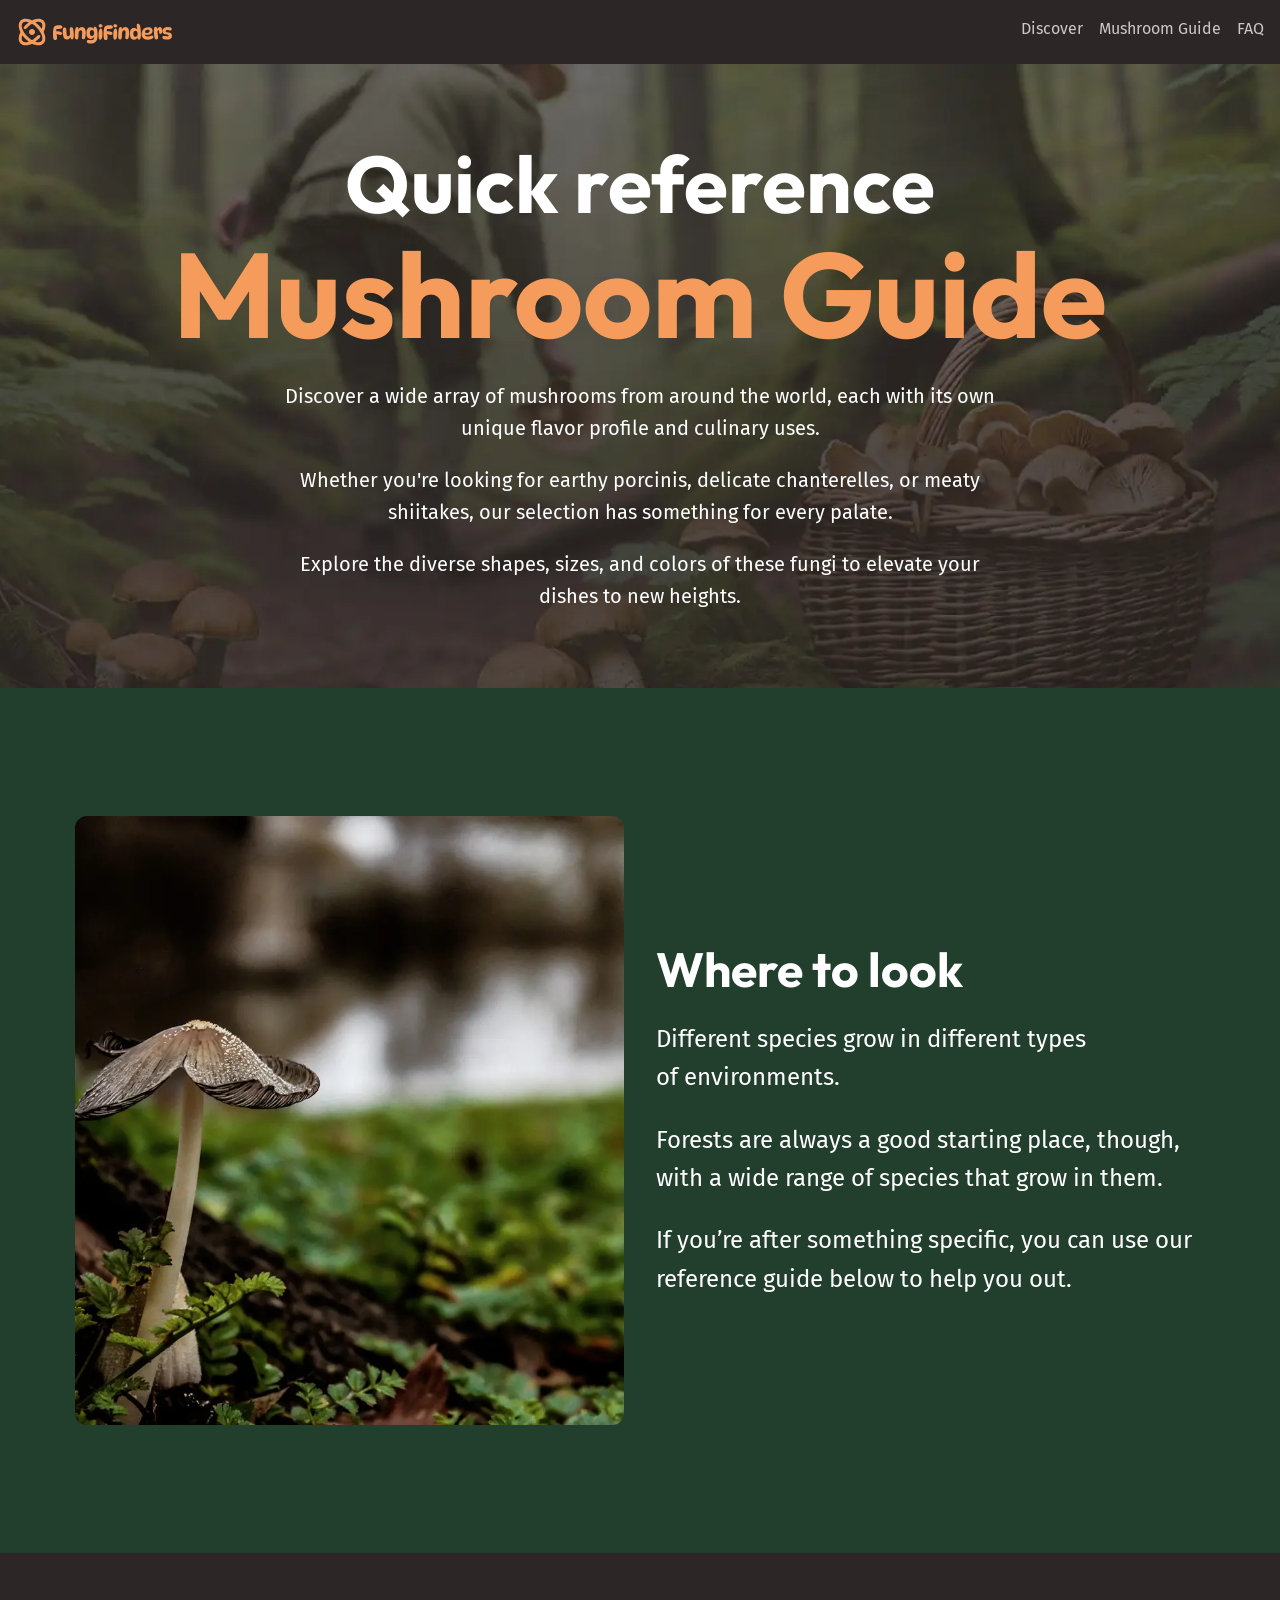
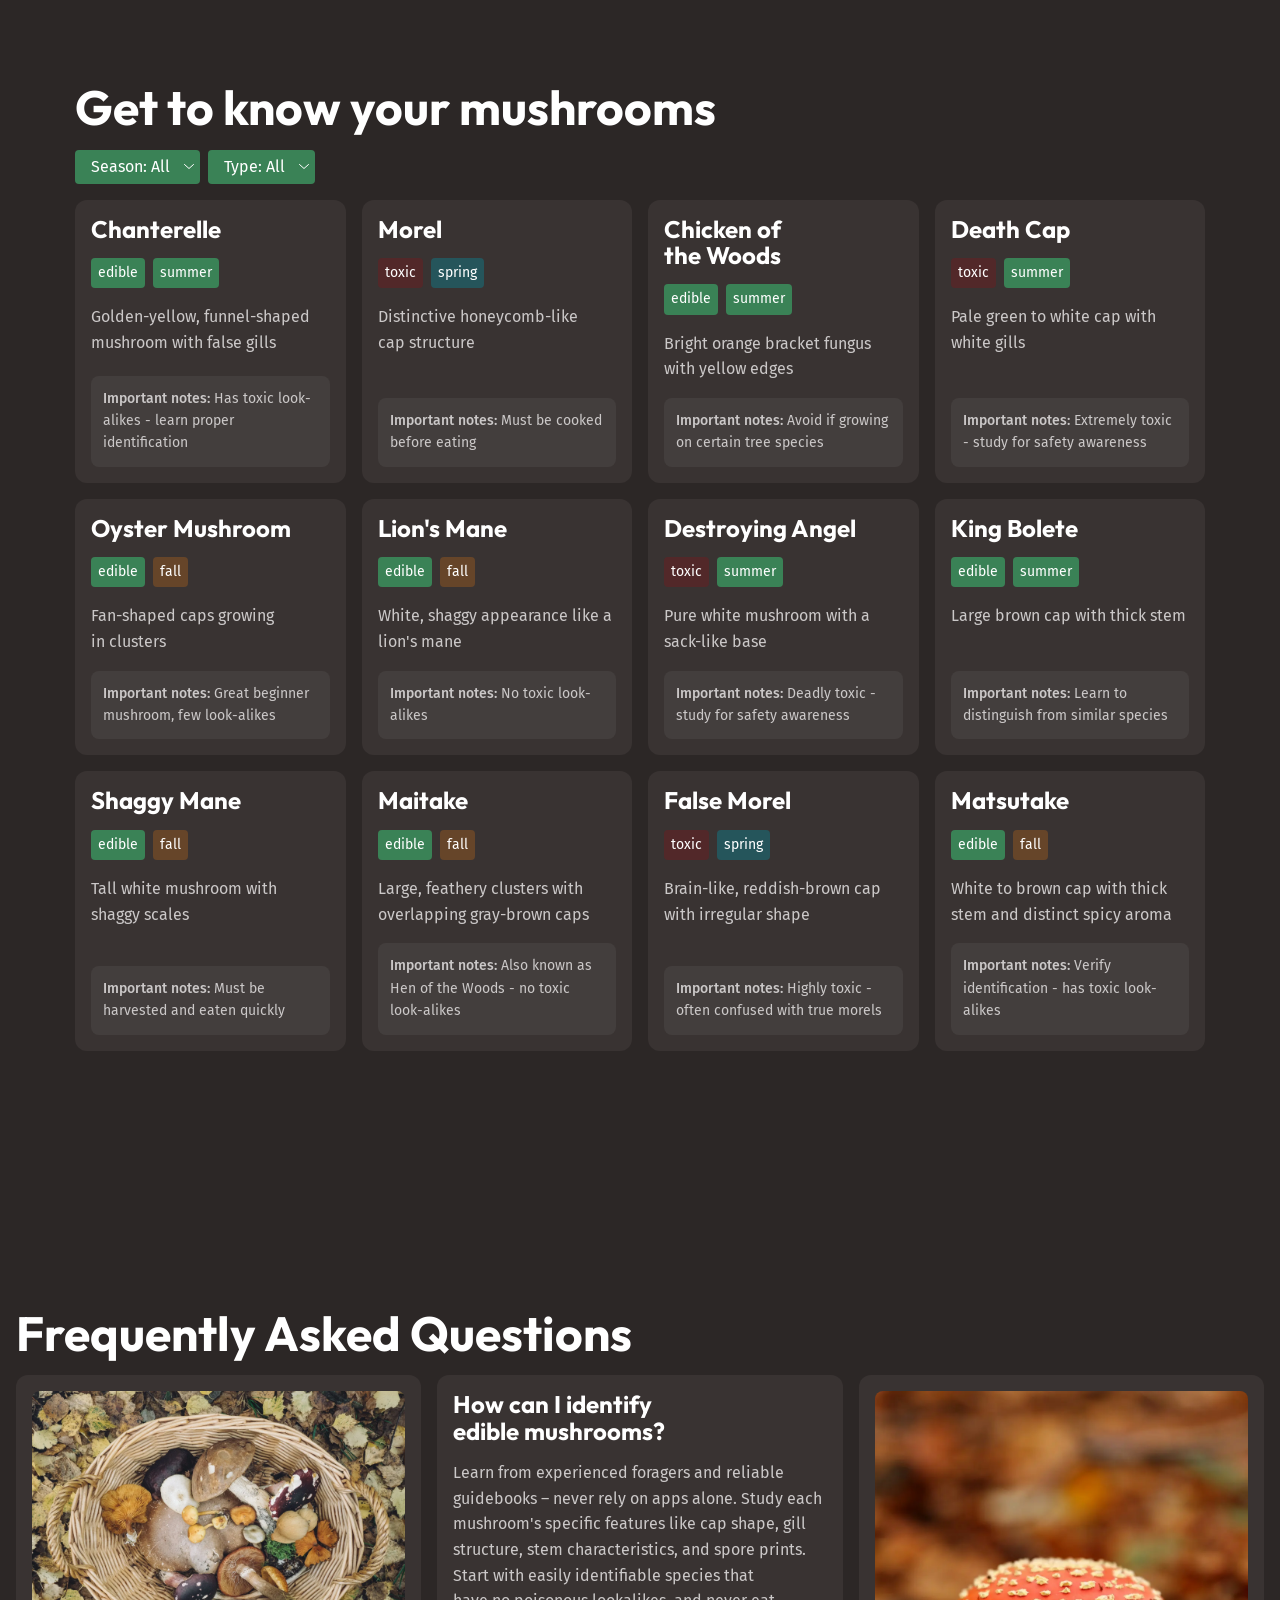
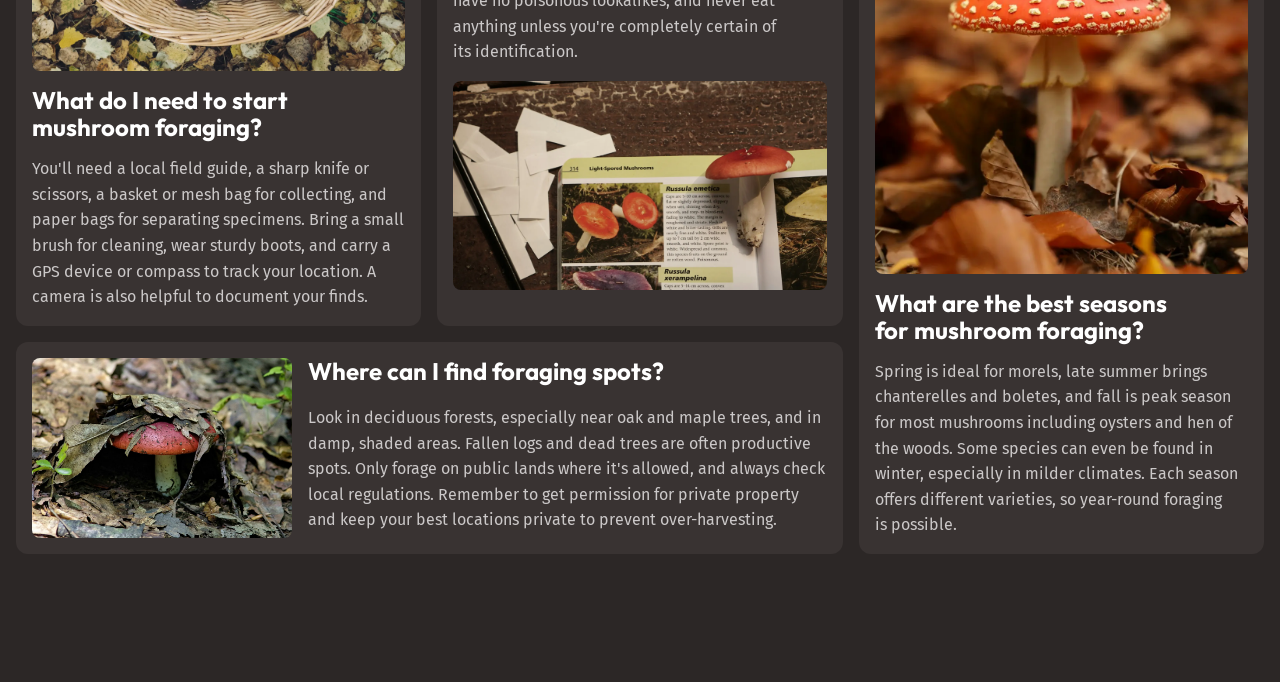
==== commit 20f7f2eb: "FAQ section uses wide wrapper; fix commit hash in log" ====
--- a/mushroom-guide.html
+++ b/mushroom-guide.html
@@ -252,7 +252,7 @@
         </div>
       </section>
       <section class="section">
-        <div class="wrapper flow">
+        <div class="wrapper wrapper--wide flow">
           <h2 class="section-title">Frequently Asked Questions</h2>
           <div class="faq-cards">
             <article class="card">
--- a/style.css
+++ b/style.css
@@ -106,7 +106,7 @@
     --fs-500: 1.125rem;
     --fs-600: 1.25rem;
     --fs-700: 1.5rem;
-    --fs-800: 2rem;
+    --fs-800: 2.25rem;
     --fs-900: 3.75rem;
     --fs-1000: 3.75rem;
 
@@ -540,6 +540,10 @@
     grid-template-columns: 1fr;
     gap: 1rem;
 
+    > :nth-child(3) {
+      order: 1;
+    }
+
     @media (width > 760px) {
       grid-template-columns: repeat(3, 1fr);
 
@@ -550,6 +554,7 @@
       }
 
       > :nth-child(3) {
+        order: 0;
         grid-row: span 2;
 
         img {
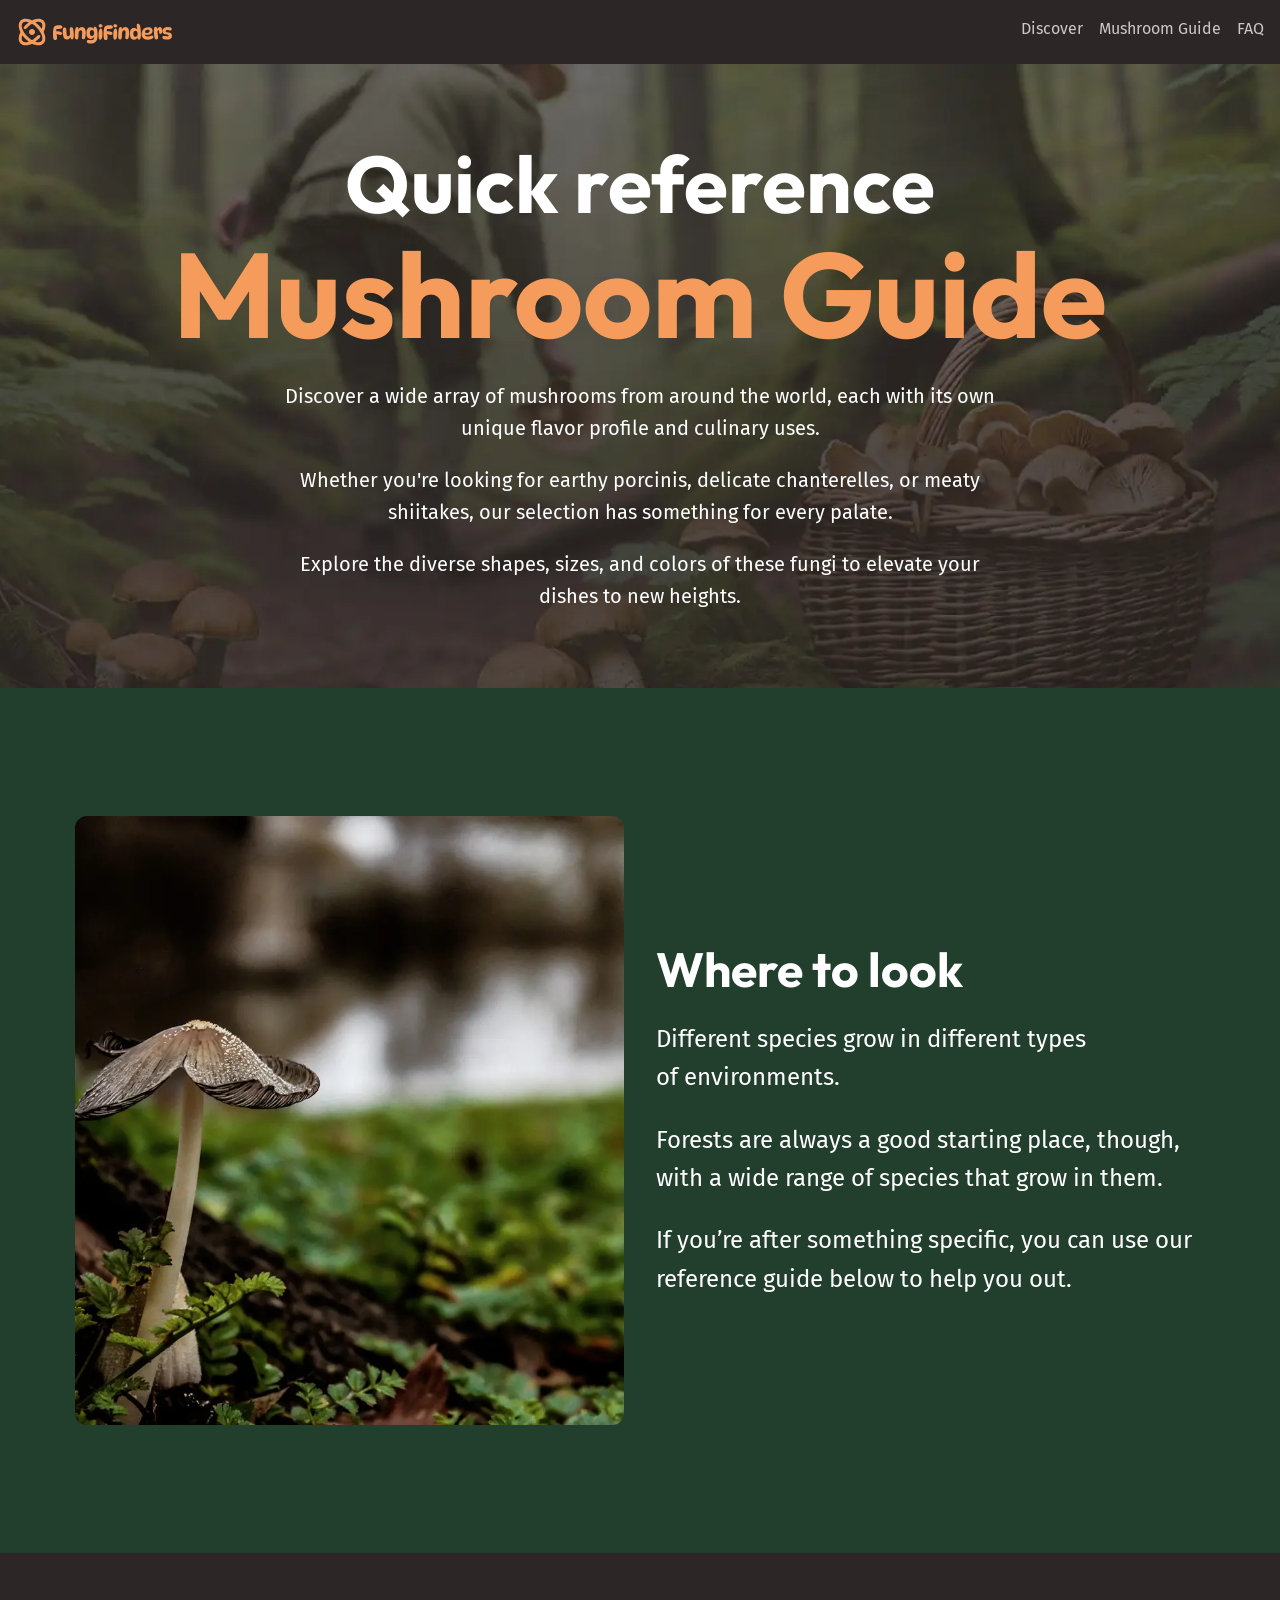
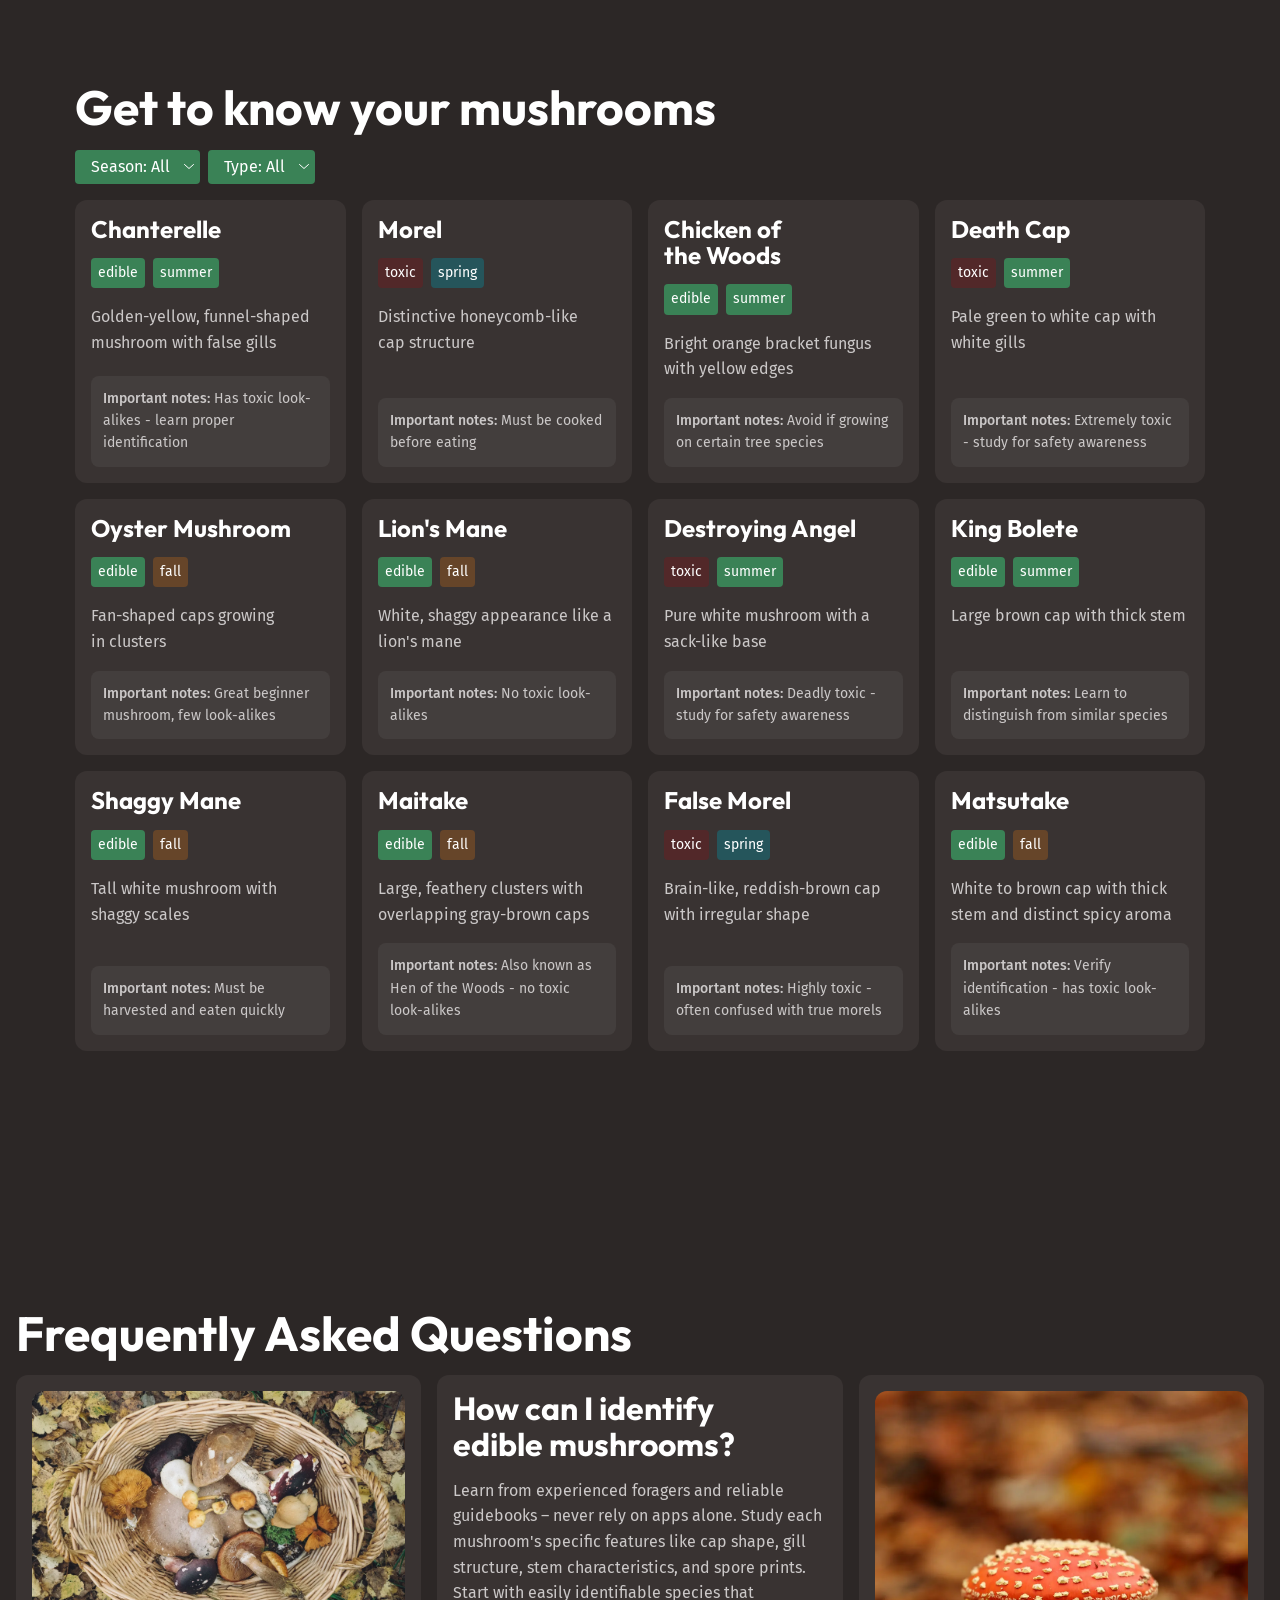
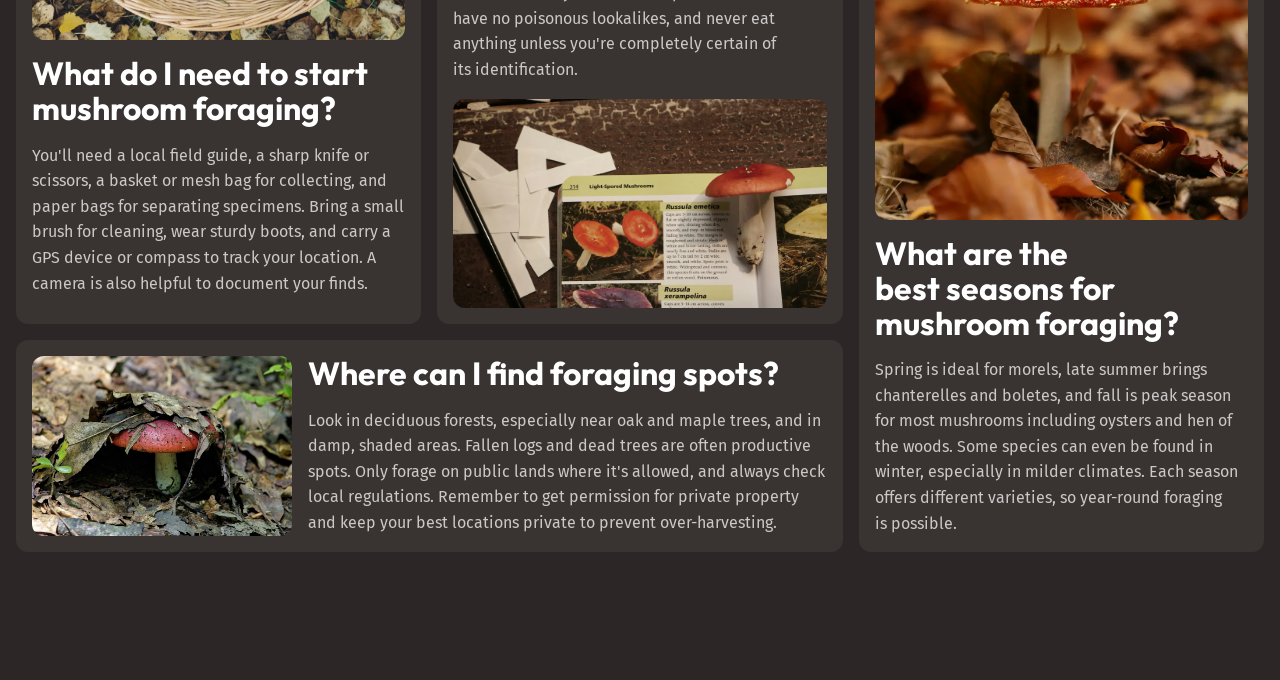
==== commit 3a72ecae: "Cards order" ====
--- a/mushroom-guide.html
+++ b/mushroom-guide.html
@@ -256,10 +256,12 @@
           <h2 class="section-title">Frequently Asked Questions</h2>
           <div class="faq-cards">
             <article class="card">
-              <img
-                src="./assets/start-foraging.webp"
-                alt="Basket with mushrooms"
-              />
+              <div class="card__img-frame">
+                <img
+                  src="./assets/start-foraging.webp"
+                  alt="Basket with mushrooms"
+                />
+              </div>
               <h3 class="card__title">
                 What do I need to start mushroom foraging?
               </h3>
@@ -272,10 +274,12 @@
               </p>
             </article>
             <article class="card">
-              <img
-                src="./assets/identify-mushrooms.webp"
-                alt="Paper guide with mushroom laying on it"
-              />
+              <div class="card__img-frame">
+                <img
+                  src="./assets/identify-mushrooms.webp"
+                  alt="Paper guide with mushroom laying on it"
+                />
+              </div>
               <h3 class="card__title">How can I identify edible mushrooms?</h3>
               <p>
                 Learn from experienced foragers and reliable guidebooks – never
@@ -287,10 +291,12 @@
               </p>
             </article>
             <article class="card">
-              <img
-                src="./assets/best-seasons.webp"
-                alt="Single small mushroom with dotted red cap among leaves"
-              />
+              <div class="card__img-frame">
+                <img
+                  src="./assets/best-seasons.webp"
+                  alt="Single small mushroom with dotted red cap among leaves"
+                />
+              </div>
               <h3 class="card__title">
                 What are the best seasons for mushroom foraging?
               </h3>
@@ -303,10 +309,12 @@
               </p>
             </article>
             <article class="card">
-              <img
-                src="./assets/where-to-find.webp"
-                alt="Mushroom with red cap covered with leaves"
-              />
+              <div class="card__img-frame">
+                <img
+                  src="./assets/where-to-find.webp"
+                  alt="Mushroom with red cap covered with leaves"
+                />
+              </div>
               <h3 class="card__title">Where can I find foraging spots?</h3>
               <p>
                 Look in deciduous forests, especially near oak and maple trees,
--- a/style.css
+++ b/style.css
@@ -403,9 +403,16 @@
     padding: 1rem;
     background-color: var(--background-light);
     border-radius: var(--border-radius-3);
+  }
+
+  .card__img-frame {
+    overflow: hidden;
+    border-radius: var(--border-radius-2);
 
     img {
-      border-radius: var(--border-radius-2);
+      width: 100%;
+      height: 100%;
+      object-fit: cover;
     }
   }
 
@@ -533,12 +540,18 @@
    the grid leaves gaps or extra rows. */
 
   .faq-cards {
-    --card-title-font-size: var(--font-size-heading-xs);
+    --card-title-font-size: var(--font-size-heading-sm);
     --card-title-color: var(--text-high-contrast);
 
     display: grid;
     grid-template-columns: 1fr;
-    gap: 1rem;
+    gap: 1.5rem;
+    /**/
+    > :first-child {
+      .card__img-frame {
+        aspect-ratio: 3/2;
+      }
+    }
 
     > :nth-child(3) {
       order: 1;
@@ -546,10 +559,12 @@
 
     @media (width > 760px) {
       grid-template-columns: repeat(3, 1fr);
+      gap: 1rem;
 
       > :nth-child(2) {
-        img {
+        .card__img-frame {
           order: 1;
+          flex-grow: 1;
         }
       }
 
@@ -557,9 +572,8 @@
         order: 0;
         grid-row: span 2;
 
-        img {
+        .card__img-frame {
           flex-grow: 1;
-          object-fit: cover;
         }
       }
 
@@ -569,11 +583,10 @@
         grid-template-columns: 1fr 2fr;
         grid-template-rows: repeat(2, auto);
 
-        img {
+        .card__img-frame {
           grid-row: 1/3;
           grid-column: 1/2;
           align-self: stretch;
-          object-fit: cover;
         }
 
         h3 {
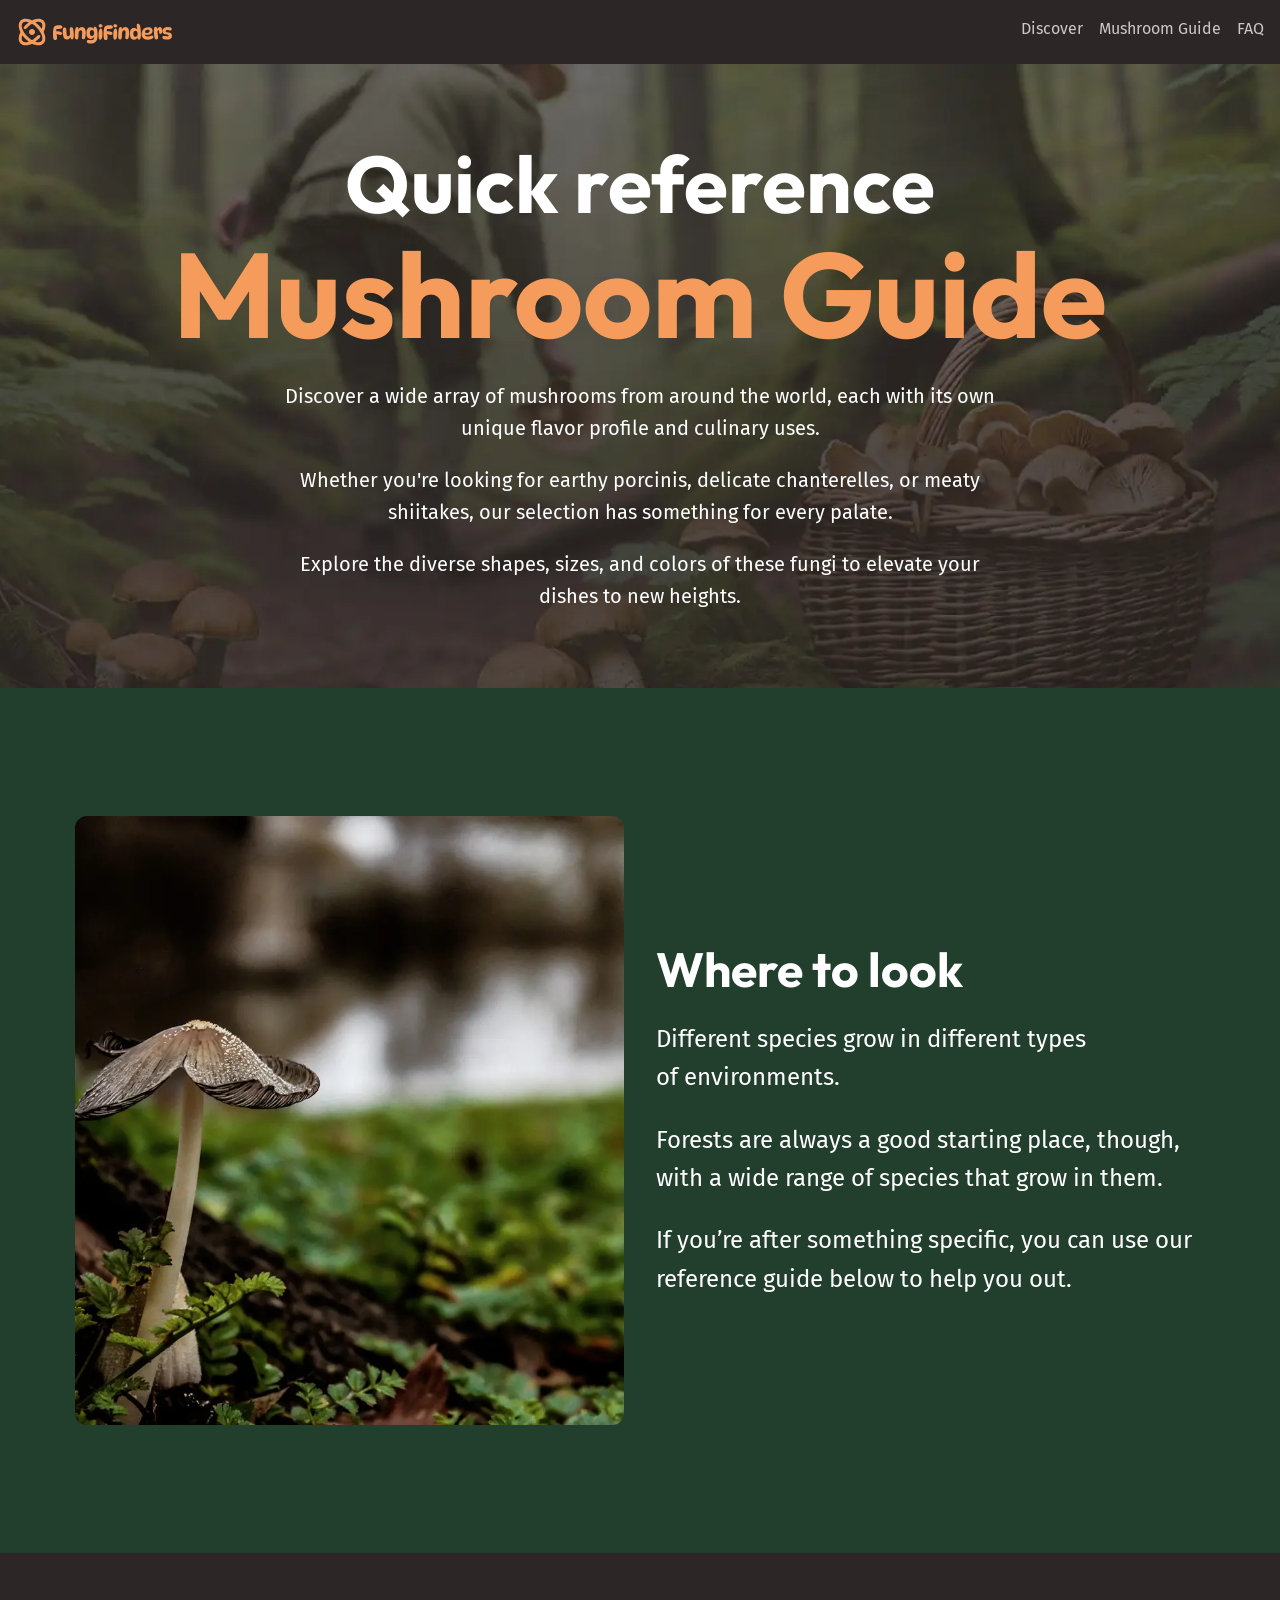
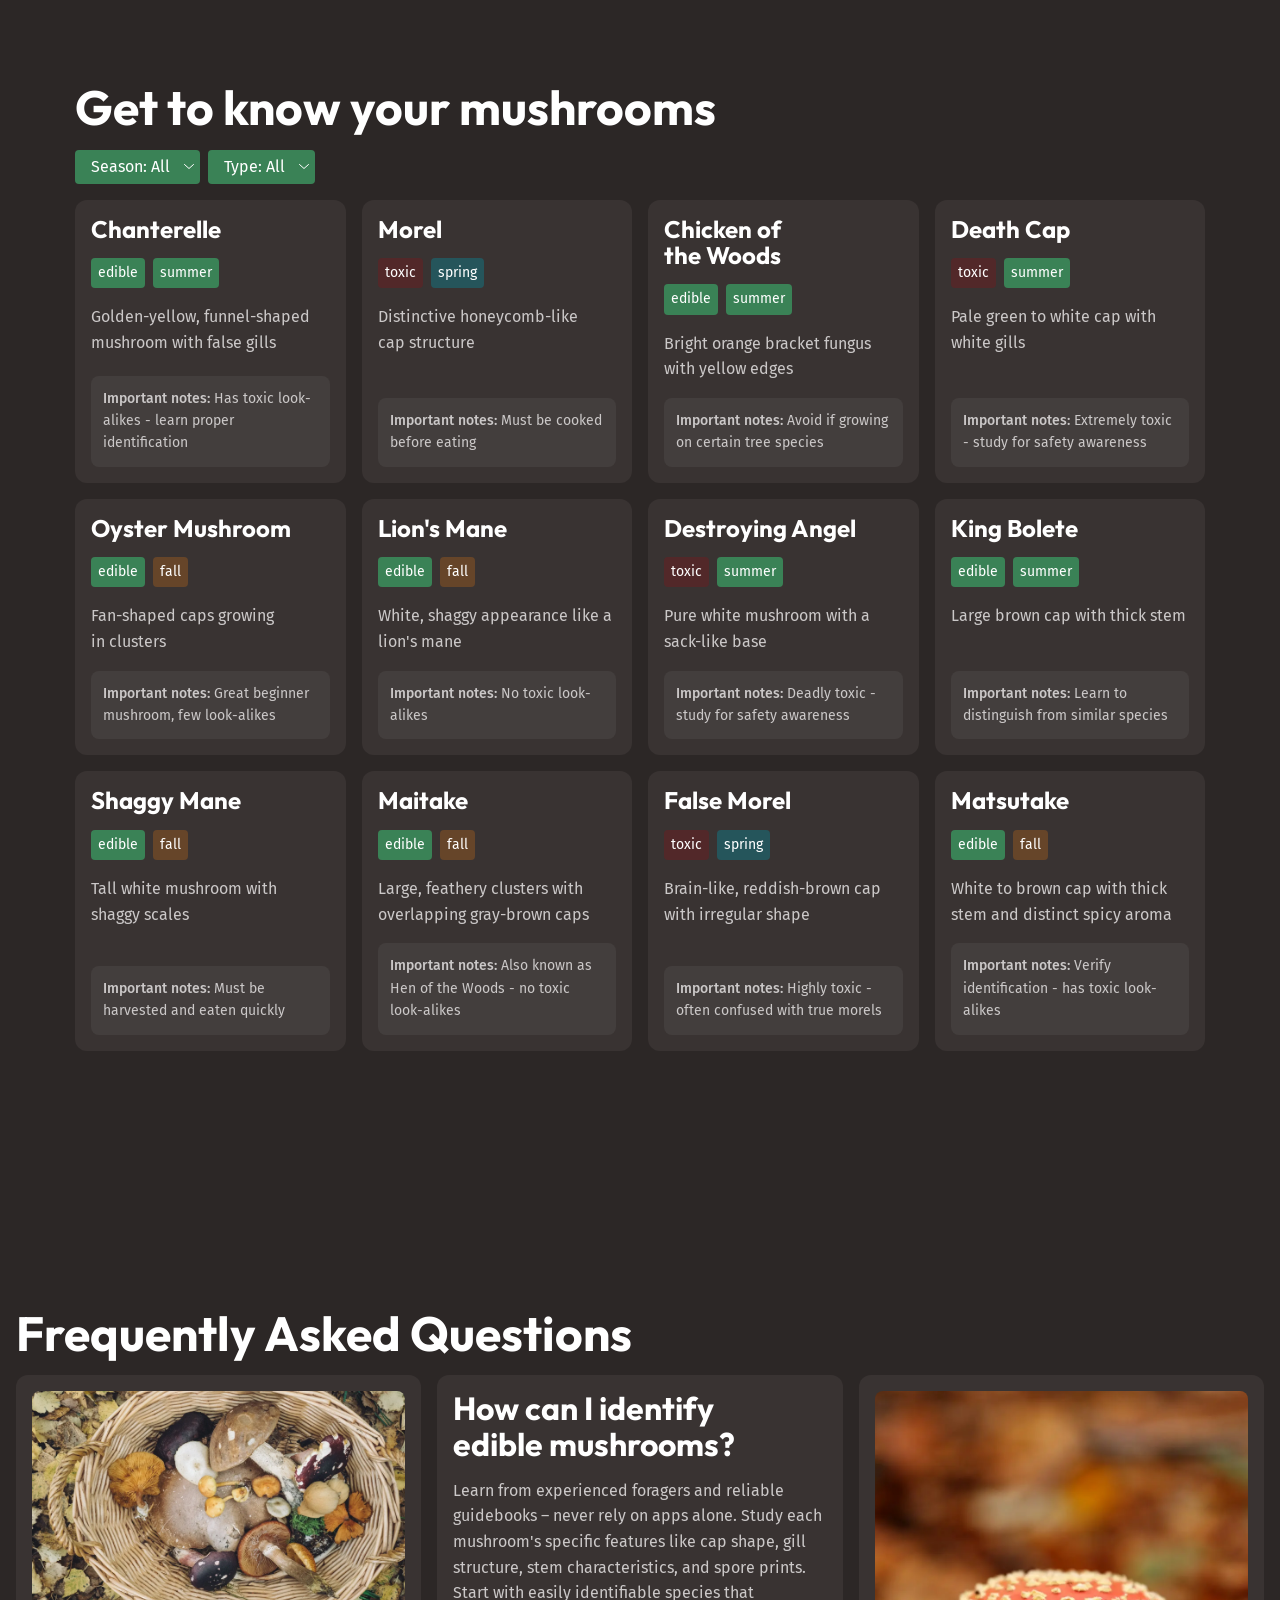
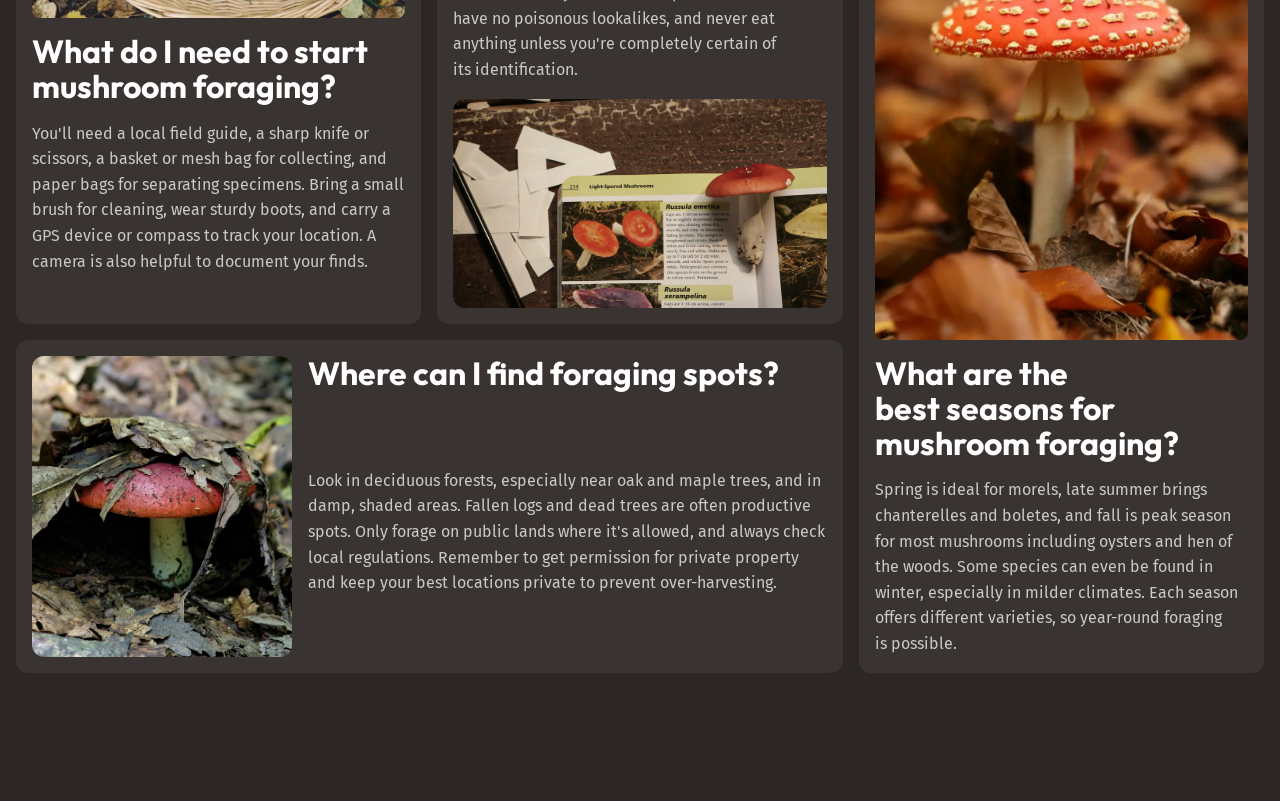
==== commit b1913c9b: "FAQ card 3: subgrid frame aligned with card 4, image zoom per Figma; log entry" ====
--- a/mushroom-guide.html
+++ b/mushroom-guide.html
@@ -297,16 +297,19 @@
                   alt="Single small mushroom with dotted red cap among leaves"
                 />
               </div>
-              <h3 class="card__title">
-                What are the best seasons for mushroom foraging?
-              </h3>
-              <p>
-                Spring is ideal for morels, late summer brings chanterelles and
-                boletes, and fall is peak season for most mushrooms including
-                oysters and hen of the woods. Some species can even be found in
-                winter, especially in milder climates. Each season offers
-                different varieties, so year-round foraging is possible.
-              </p>
+              <div class="faq-cards__description grid-flow">
+                <h3 class="card__title">
+                  What are the best seasons for mushroom foraging?
+                </h3>
+                <p>
+                  Spring is ideal for morels, late summer brings chanterelles
+                  and boletes, and fall is peak season for most mushrooms
+                  including oysters and hen of the woods. Some species can even
+                  be found in winter, especially in milder climates. Each season
+                  offers different varieties, so year-round foraging is
+                  possible.
+                </p>
+              </div>
             </article>
             <article class="card">
               <div class="card__img-frame">
--- a/style.css
+++ b/style.css
@@ -546,20 +546,47 @@
     display: grid;
     grid-template-columns: 1fr;
     gap: 1.5rem;
-    /**/
+
     > :first-child {
       .card__img-frame {
         aspect-ratio: 3/2;
+
+        img {
+          object-position: 0% 50%;
+          scale: 1.21;
+          transform-origin: 0% 50%;
+        }
       }
     }
 
     > :nth-child(3) {
       order: 1;
+
+      .card__img-frame {
+        aspect-ratio: 361 / 268;
+
+        img {
+          object-position: 22% 100%;
+          transform-origin: 22% 100%;
+          scale: 1.06;
+        }
+      }
     }
 
     @media (width > 760px) {
       grid-template-columns: repeat(3, 1fr);
+      grid-template-rows: repeat(2, auto);
       gap: 1rem;
+
+      > :first-child {
+        .card__img-frame {
+          aspect-ratio: 395 / 240;
+
+          img {
+            scale: 1.11;
+          }
+        }
+      }
 
       > :nth-child(2) {
         .card__img-frame {
@@ -571,9 +598,22 @@
       > :nth-child(3) {
         order: 0;
         grid-row: span 2;
+        display: grid;
+        grid-template-rows: subgrid;
 
         .card__img-frame {
-          flex-grow: 1;
+          aspect-ratio: auto;
+          margin-bottom: -1rem;
+
+          img {
+            scale: 1.03;
+            object-position: 50% 100%;
+            transform-origin: 50% 100%;
+          }
+        }
+
+        .faq-cards__description {
+          margin-top: 1rem;
         }
       }
 
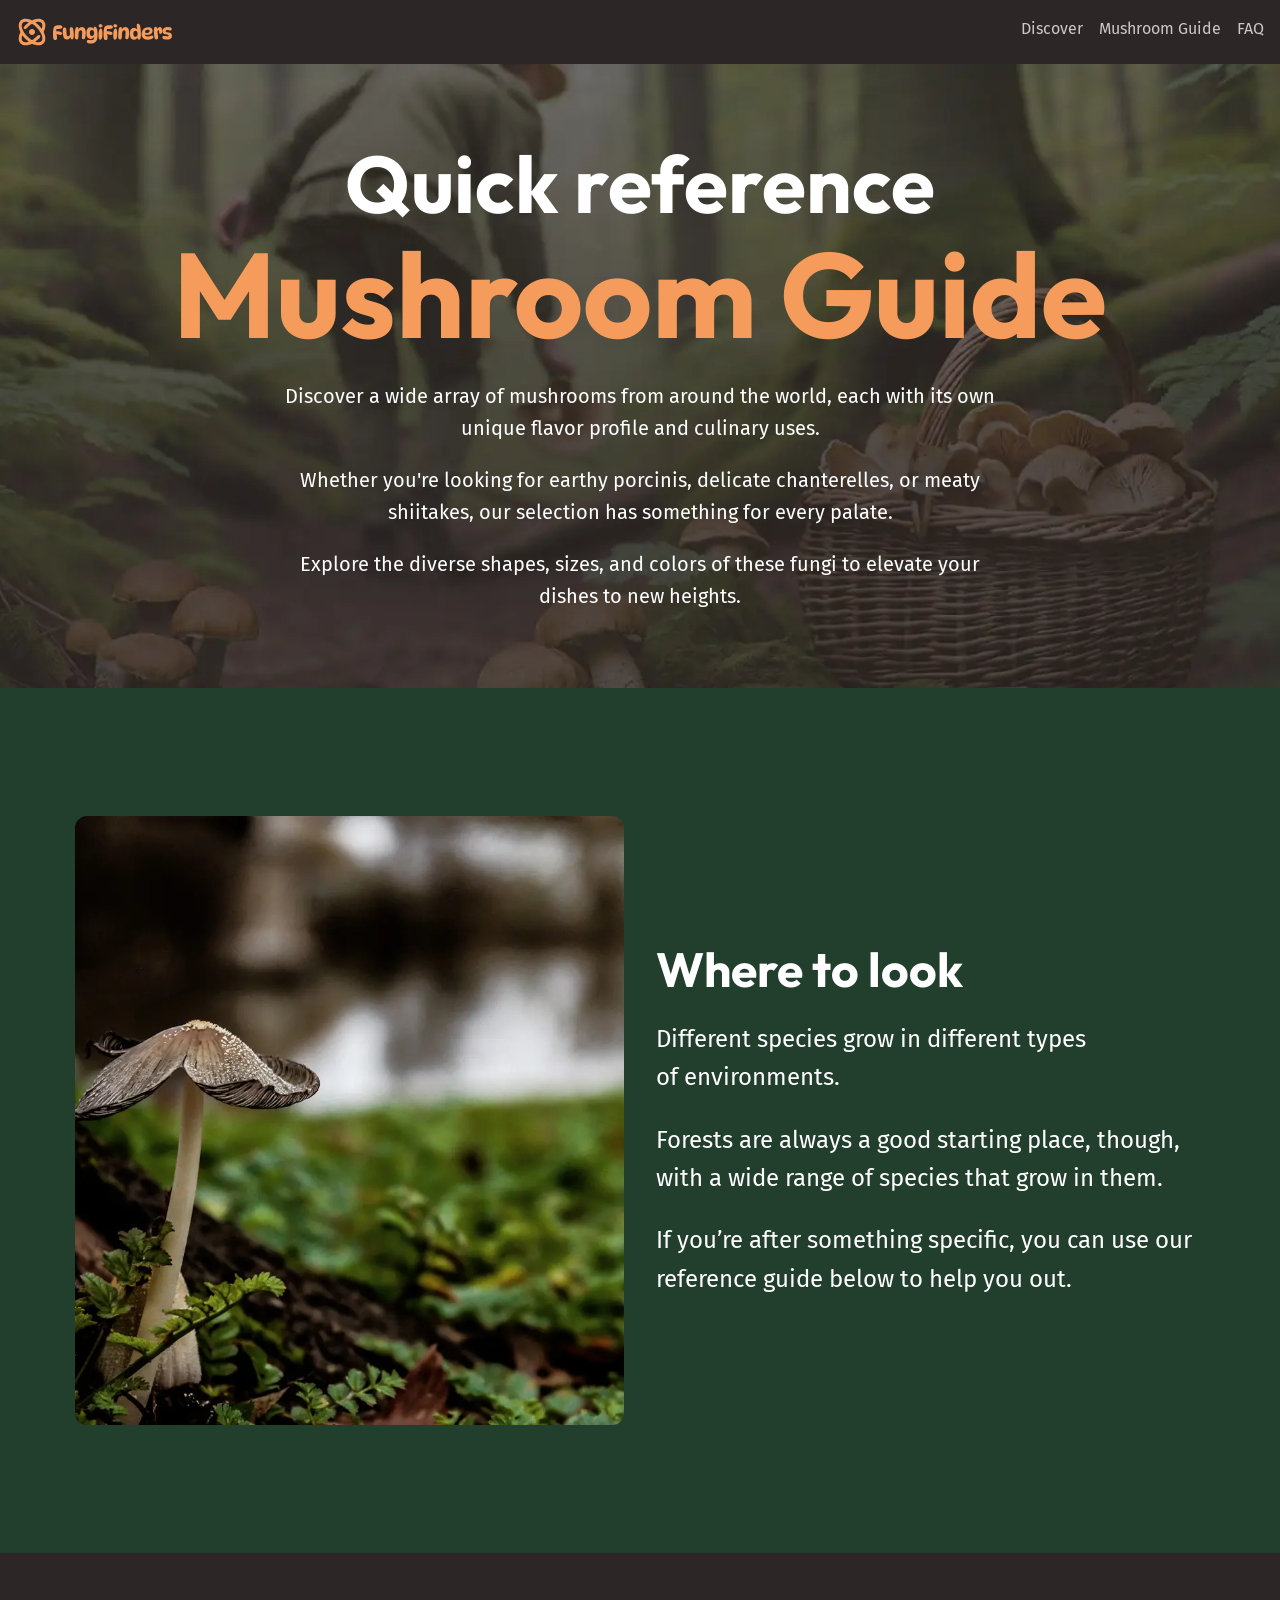
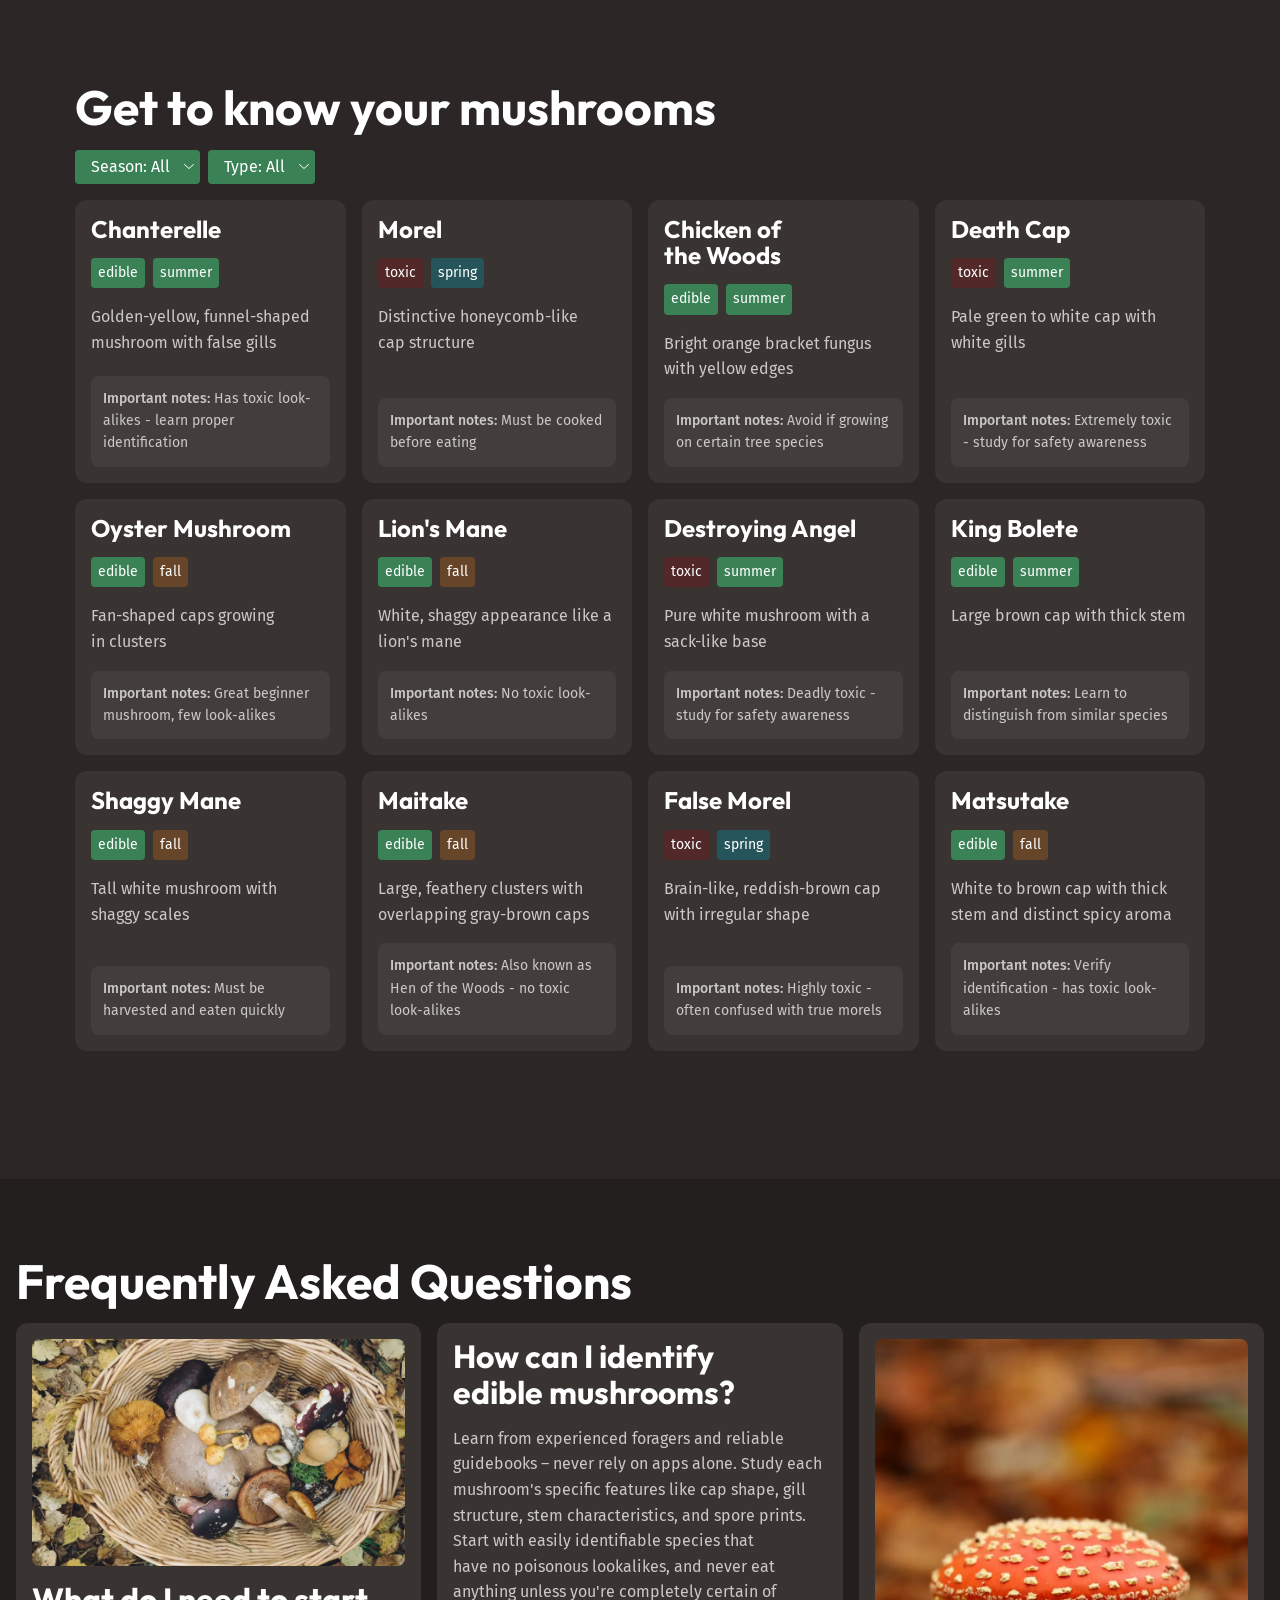
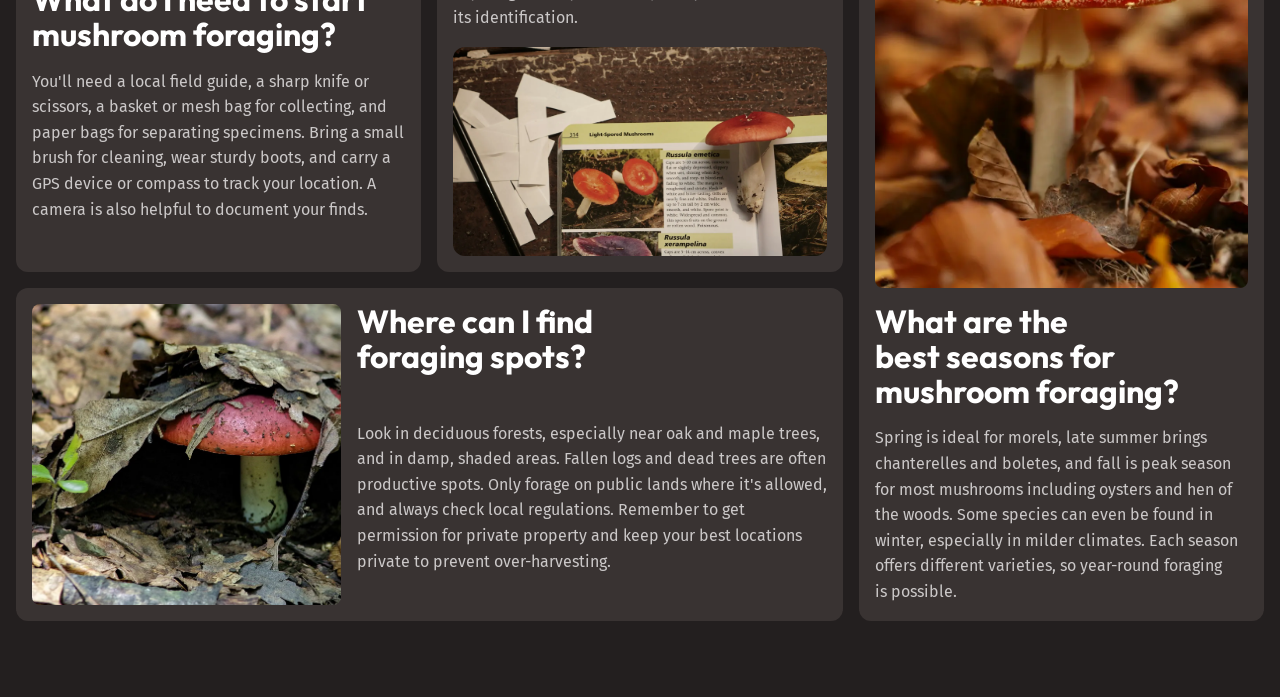
==== commit 91800320: "FAQ section padding and background" ====
--- a/mushroom-guide.html
+++ b/mushroom-guide.html
@@ -251,7 +251,7 @@
           </div>
         </div>
       </section>
-      <section class="section">
+      <section class="section section--compact background-extra-dark">
         <div class="wrapper wrapper--wide flow">
           <h2 class="section-title">Frequently Asked Questions</h2>
           <div class="faq-cards">
--- a/style.css
+++ b/style.css
@@ -573,7 +573,24 @@
       }
     }
 
+    > :nth-child(4) {
+      .card__img-frame {
+        aspect-ratio: 361 / 245;
+
+        img {
+          scale: 1.07;
+          object-position: 22% 88%;
+          transform-origin: 22% 88%;
+        }
+      }
+    }
+
     @media (width > 760px) {
+      grid-template-columns: repeat(2, 1fr);
+      gap: 1rem;
+    }
+
+    @media (width > 1100px) {
       grid-template-columns: repeat(3, 1fr);
       grid-template-rows: repeat(2, auto);
       gap: 1rem;
@@ -620,13 +637,20 @@
       > :nth-child(4) {
         grid-column: span 2;
         display: grid;
-        grid-template-columns: 1fr 2fr;
+        grid-template-columns: 329fr 501fr;
         grid-template-rows: repeat(2, auto);
 
         .card__img-frame {
           grid-row: 1/3;
           grid-column: 1/2;
           align-self: stretch;
+          aspect-ratio: auto;
+
+          img {
+            scale: 1.1;
+            object-position: 10% 88%;
+            transform-origin: 10% 88%;
+          }
         }
 
         h3 {
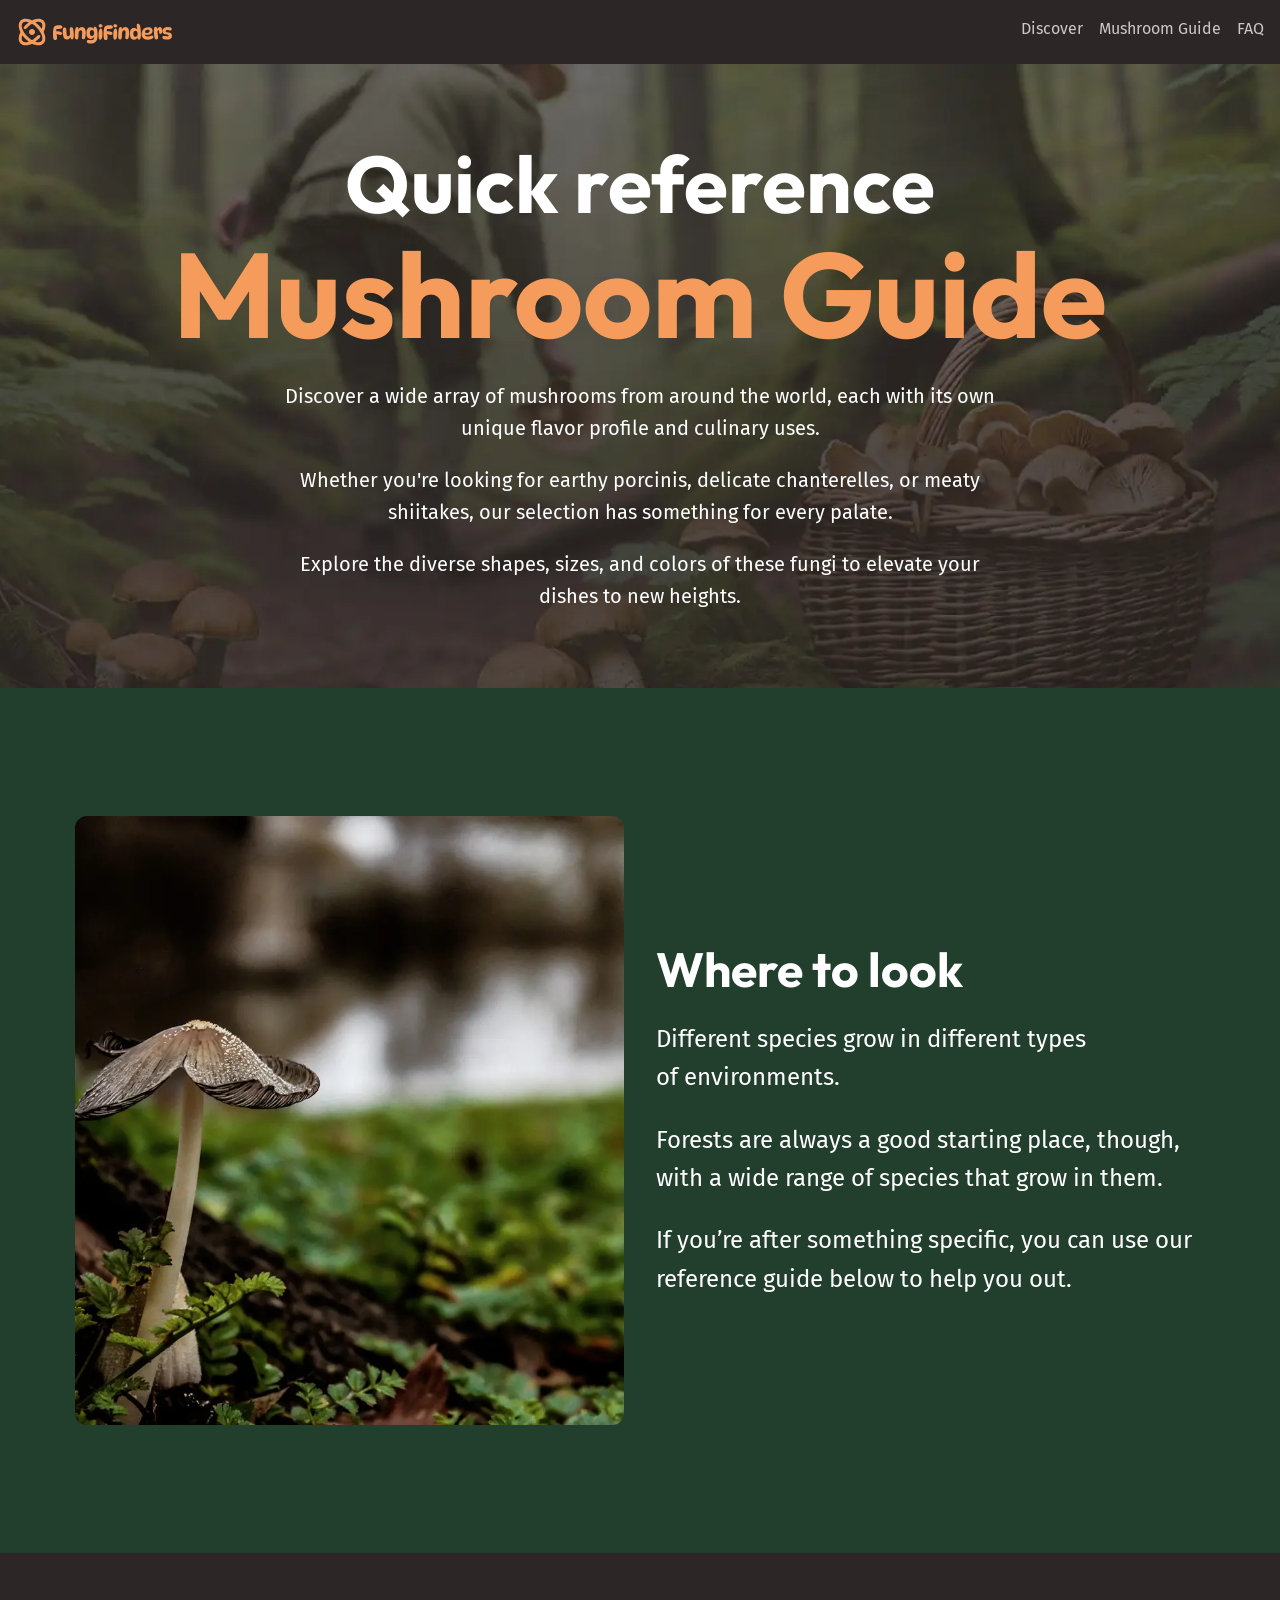
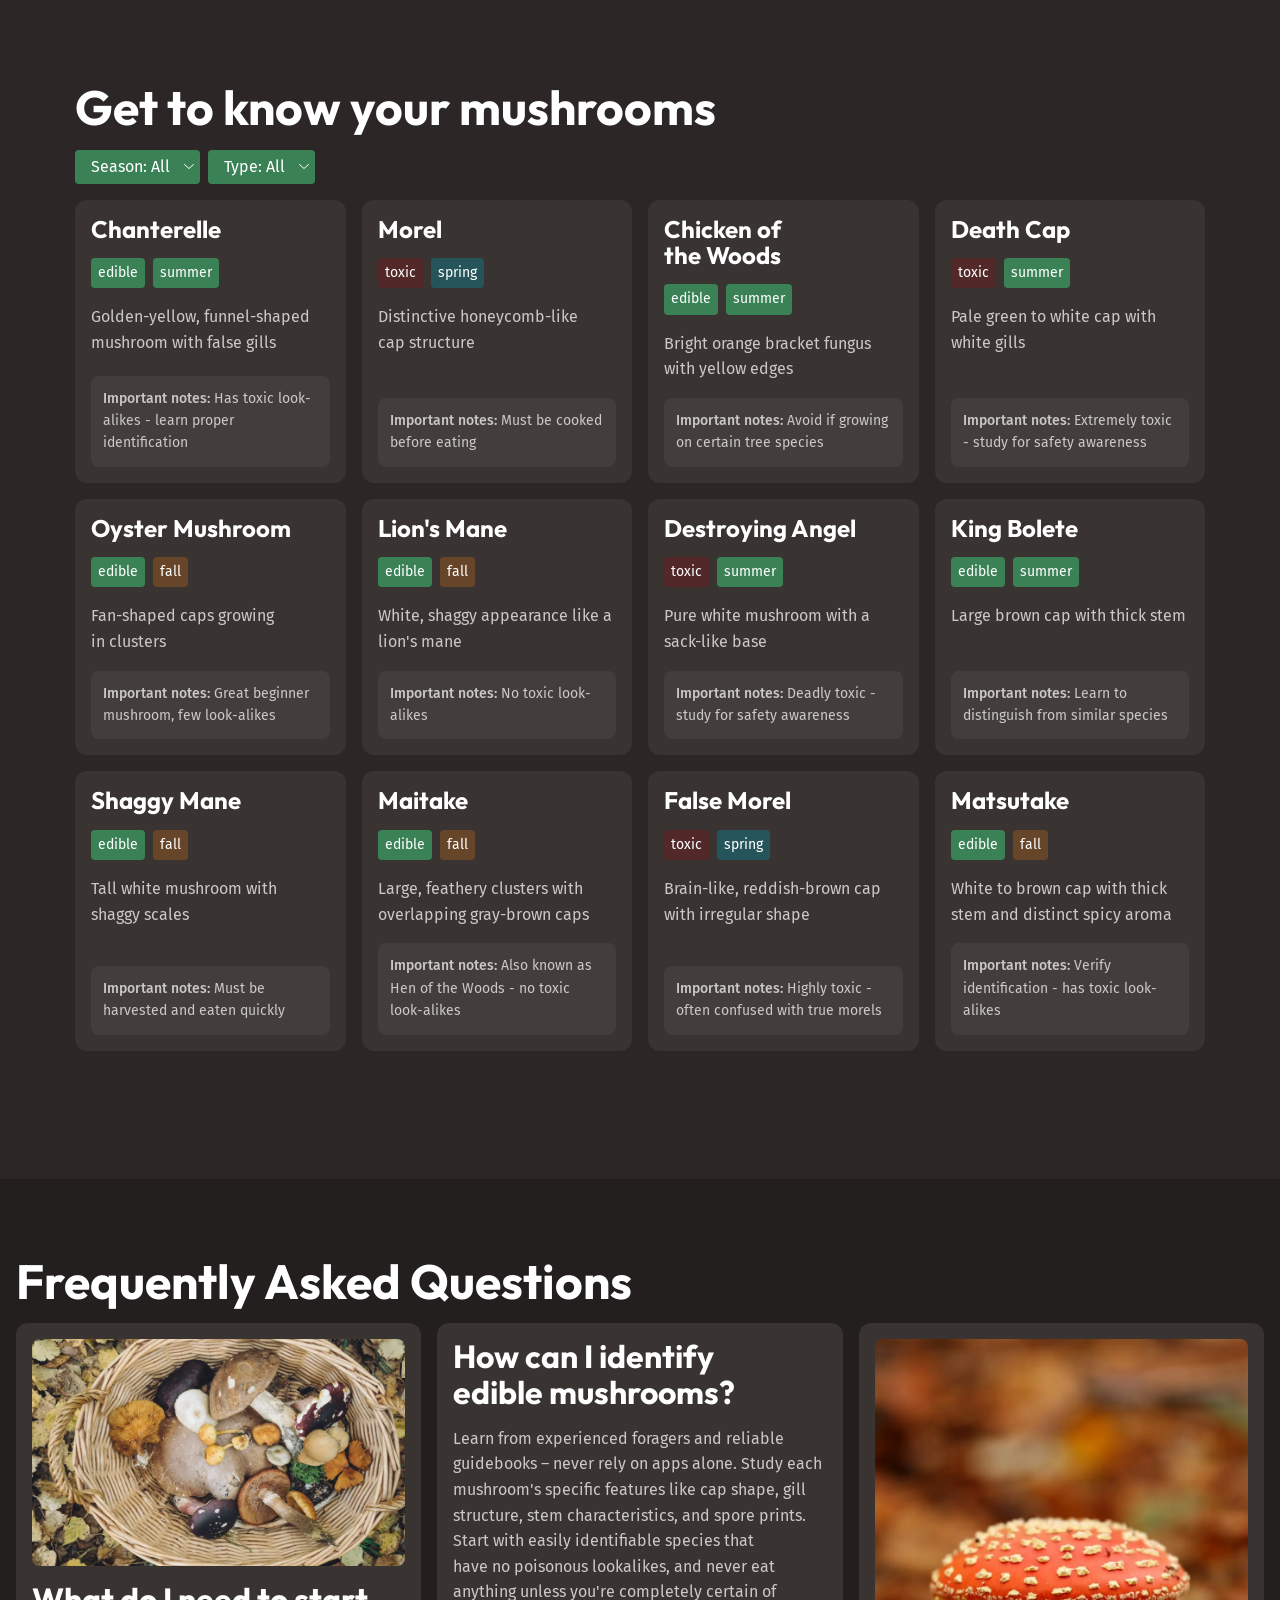
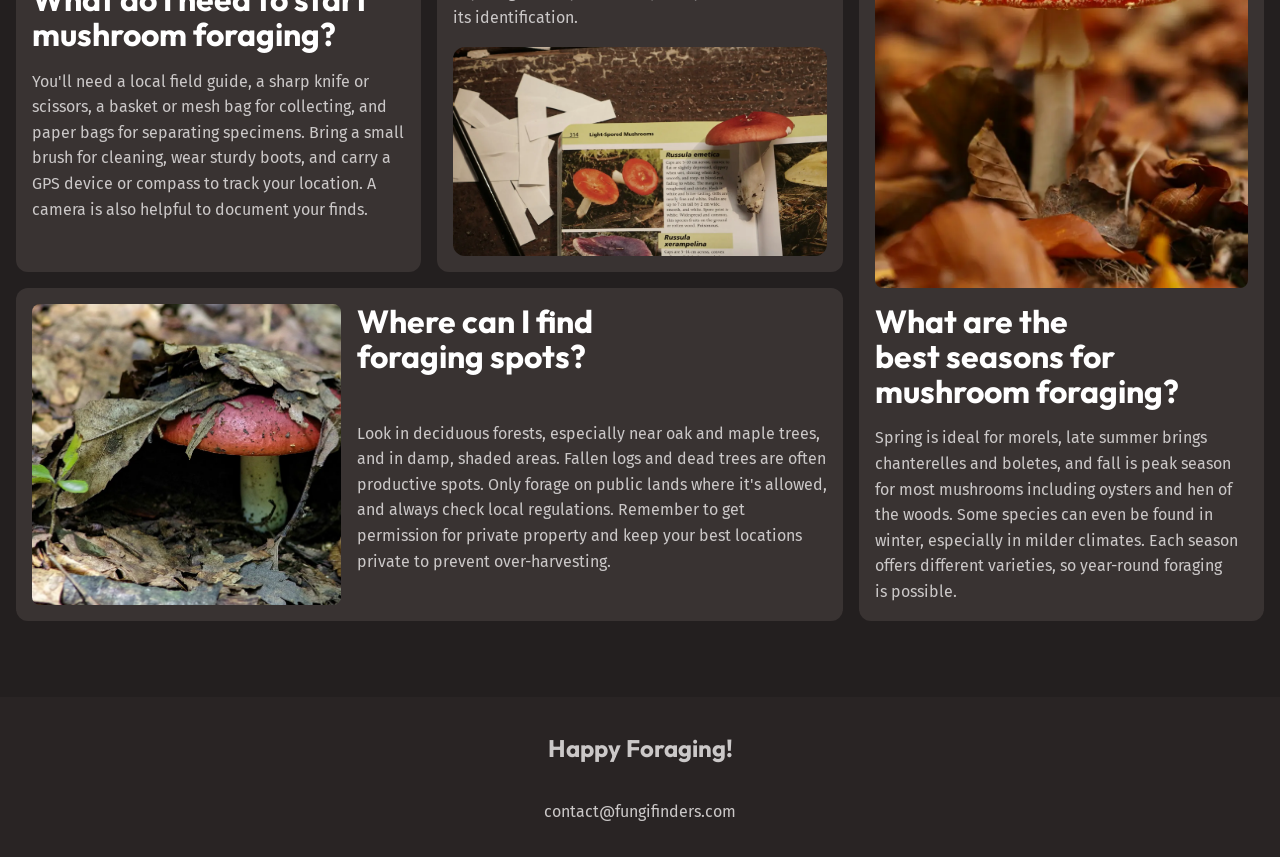
==== commit ddb7274f: "Site footer added to mushroom-guide page" ====
--- a/mushroom-guide.html
+++ b/mushroom-guide.html
@@ -332,5 +332,9 @@
         </div>
       </section>
     </main>
+    <footer class="site-footer">
+      <p class="site-footer__title">Happy Foraging!</p>
+      <a href="mailto:contact@fungifinders.com">contact@fungifinders.com</a>
+    </footer>
   </body>
 </html>
